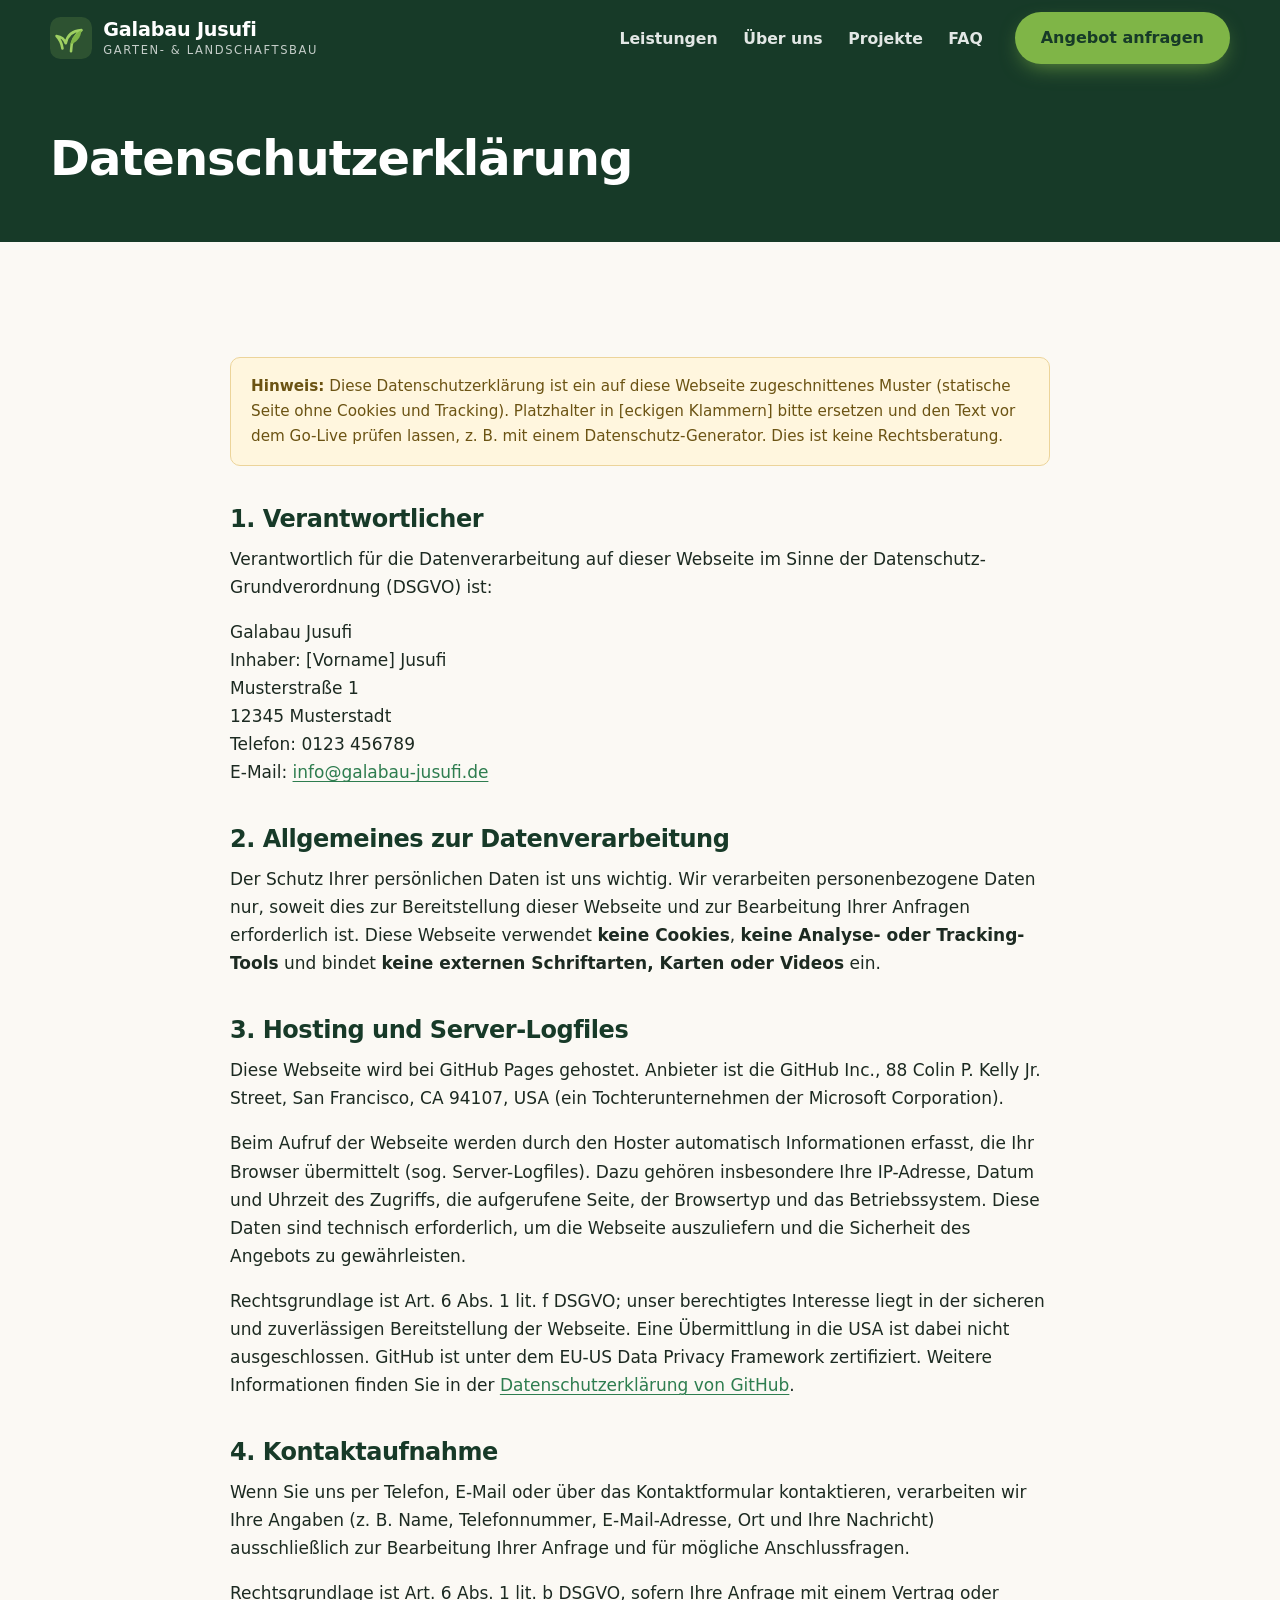
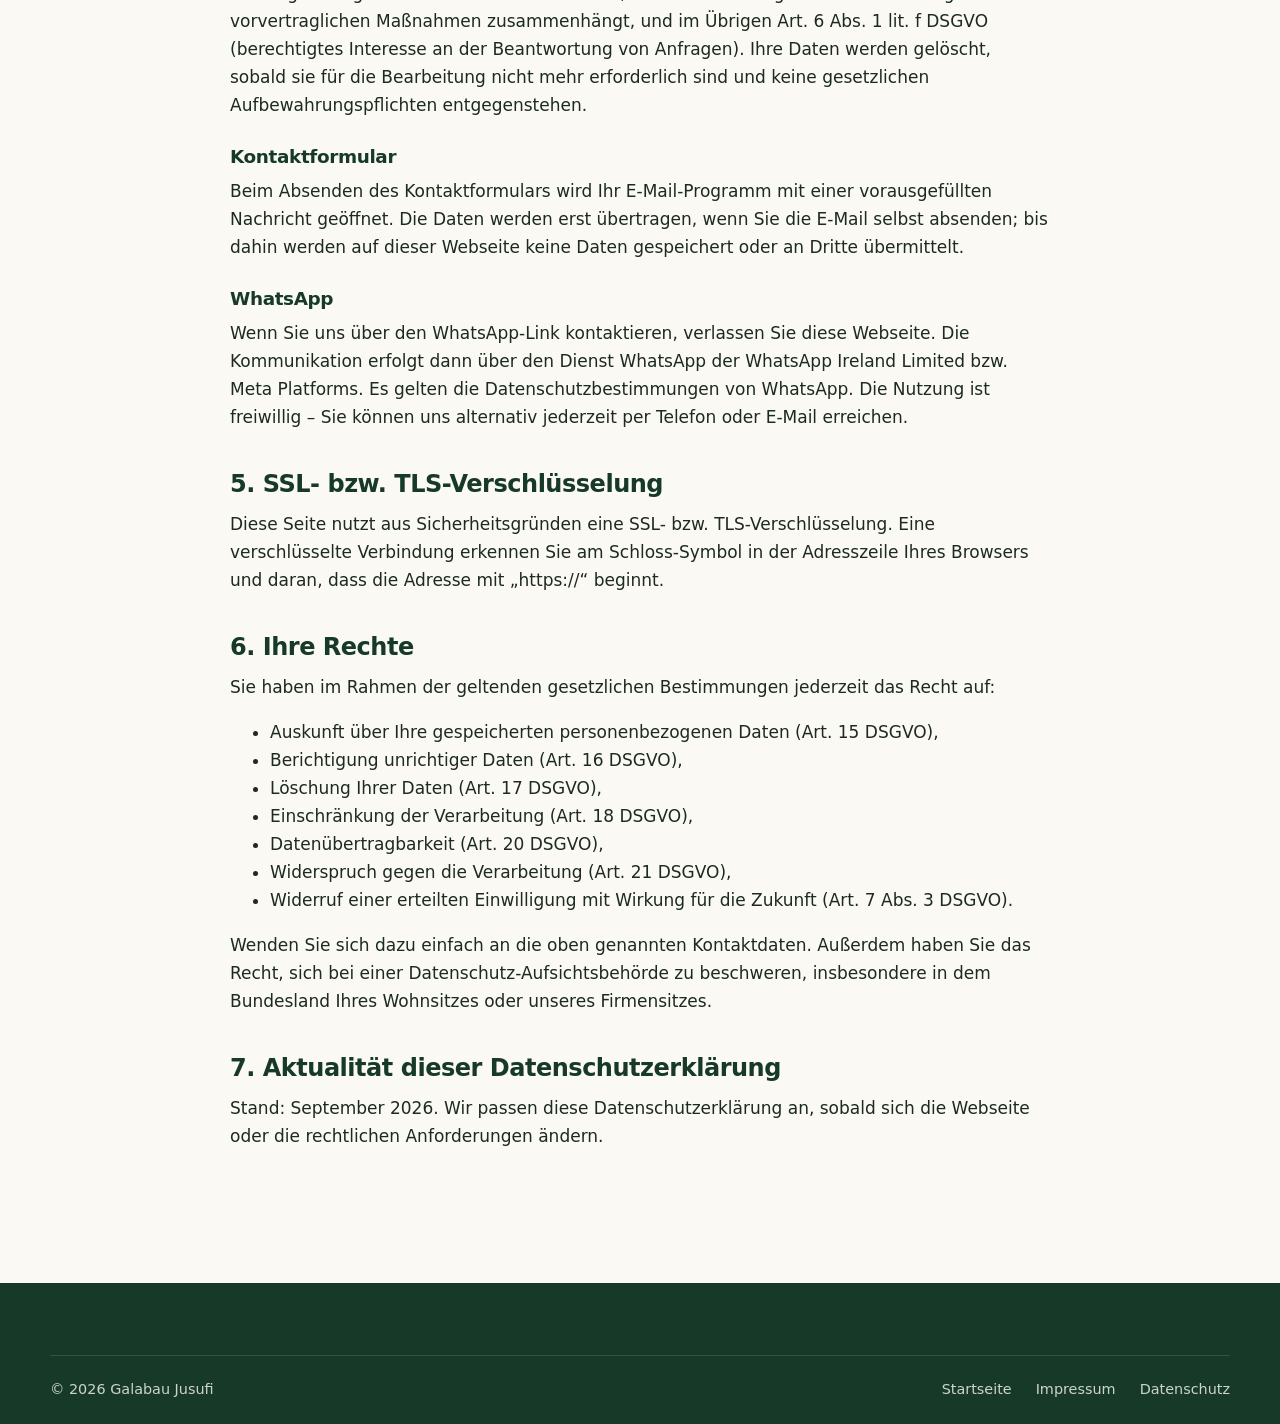
==== datenschutz.html @ 800bf707 "Erste Version der Webseite Galabau Jusufi Responsive One-Pager mit Leistungen, Über uns, Ablauf, Pro" ====
<!doctype html>
<html lang="de" class="no-js">
<head>
  <meta charset="utf-8">
  <meta name="viewport" content="width=device-width, initial-scale=1, viewport-fit=cover">
  <title>Datenschutzerklärung – Galabau Jusufi</title>
  <meta name="robots" content="noindex, nofollow">
  <meta name="theme-color" content="#173a28">
  <link rel="icon" href="assets/icons/favicon.svg" type="image/svg+xml">
  <link rel="stylesheet" href="css/style.css">
  <script>document.documentElement.classList.remove('no-js');</script>
  <script src="js/main.js" defer></script>
</head>
<body>
  <a class="skip-link" href="#main">Zum Inhalt springen</a>

  <header class="site-header">
    <div class="container header-inner">
      <a class="brand" href="index.html" aria-label="Galabau Jusufi – zur Startseite">
        <svg class="brand-mark" viewBox="0 0 64 64" aria-hidden="true">
          <rect width="64" height="64" rx="16" fill="#9fd062" fill-opacity=".16"/>
          <path d="M32 52c0-14 4-24 16-32-14 1-22 9-24 20-2-6-7-10-14-11 5 5 8 11 9 19" fill="none" stroke="#9fd062" stroke-width="4" stroke-linecap="round" stroke-linejoin="round"/>
          <path d="M48 20c-1 12-8 19-17 21 2-10 8-17 17-21z" fill="#7fb547"/>
        </svg>
        <span class="brand-text"><span class="brand-name">Galabau Jusufi</span><span class="brand-sub">Garten- &amp; Landschaftsbau</span></span>
      </a>
      <button class="nav-toggle" type="button" aria-controls="site-nav" aria-expanded="false" aria-label="Menü öffnen"><span class="nav-toggle-bars"></span></button>
      <nav class="nav" id="site-nav" aria-label="Hauptnavigation">
        <ul class="nav-list">
          <li><a href="index.html#leistungen">Leistungen</a></li>
          <li><a href="index.html#ueber-uns">Über uns</a></li>
          <li><a href="index.html#projekte">Projekte</a></li>
          <li><a href="index.html#faq">FAQ</a></li>
        </ul>
        <a class="btn btn-primary" href="index.html#kontakt">Angebot anfragen</a>
      </nav>
    </div>
  </header>

  <main id="main">
    <section class="page-hero">
      <div class="container"><h1>Datenschutzerklärung</h1></div>
    </section>

    <section class="section">
      <div class="container legal">
        <p class="notice"><strong>Hinweis:</strong> Diese Datenschutzerklärung ist ein auf diese Webseite zugeschnittenes Muster (statische Seite ohne Cookies und Tracking). Platzhalter in [eckigen Klammern] bitte ersetzen und den Text vor dem Go-Live prüfen lassen, z.&nbsp;B. mit einem Datenschutz-Generator. Dies ist keine Rechtsberatung.</p>

        <h2>1. Verantwortlicher</h2>
        <p>Verantwortlich für die Datenverarbeitung auf dieser Webseite im Sinne der Datenschutz-Grundverordnung (DSGVO) ist:</p>
        <address>
          Galabau Jusufi<br>
          Inhaber: [Vorname] Jusufi<br>
          Musterstraße 1<br>
          12345 Musterstadt<br>
          Telefon: 0123 456789<br>
          E-Mail: <a href="mailto:info@galabau-jusufi.de">info@galabau-jusufi.de</a>
        </address>

        <h2>2. Allgemeines zur Datenverarbeitung</h2>
        <p>Der Schutz Ihrer persönlichen Daten ist uns wichtig. Wir verarbeiten personenbezogene Daten nur, soweit dies zur Bereitstellung dieser Webseite und zur Bearbeitung Ihrer Anfragen erforderlich ist. Diese Webseite verwendet <strong>keine Cookies</strong>, <strong>keine Analyse- oder Tracking-Tools</strong> und bindet <strong>keine externen Schriftarten, Karten oder Videos</strong> ein.</p>

        <h2>3. Hosting und Server-Logfiles</h2>
        <p>Diese Webseite wird bei GitHub Pages gehostet. Anbieter ist die GitHub Inc., 88 Colin P. Kelly Jr. Street, San Francisco, CA 94107, USA (ein Tochterunternehmen der Microsoft Corporation).</p>
        <p>Beim Aufruf der Webseite werden durch den Hoster automatisch Informationen erfasst, die Ihr Browser übermittelt (sog. Server-Logfiles). Dazu gehören insbesondere Ihre IP-Adresse, Datum und Uhrzeit des Zugriffs, die aufgerufene Seite, der Browsertyp und das Betriebssystem. Diese Daten sind technisch erforderlich, um die Webseite auszuliefern und die Sicherheit des Angebots zu gewährleisten.</p>
        <p>Rechtsgrundlage ist Art. 6 Abs. 1 lit. f DSGVO; unser berechtigtes Interesse liegt in der sicheren und zuverlässigen Bereitstellung der Webseite. Eine Übermittlung in die USA ist dabei nicht ausgeschlossen. GitHub ist unter dem EU-US Data Privacy Framework zertifiziert. Weitere Informationen finden Sie in der <a href="https://docs.github.com/de/site-policy/privacy-policies/github-general-privacy-statement" target="_blank" rel="noopener">Datenschutzerklärung von GitHub</a>.</p>

        <h2>4. Kontaktaufnahme</h2>
        <p>Wenn Sie uns per Telefon, E-Mail oder über das Kontaktformular kontaktieren, verarbeiten wir Ihre Angaben (z.&nbsp;B. Name, Telefonnummer, E-Mail-Adresse, Ort und Ihre Nachricht) ausschließlich zur Bearbeitung Ihrer Anfrage und für mögliche Anschlussfragen.</p>
        <p>Rechtsgrundlage ist Art. 6 Abs. 1 lit. b DSGVO, sofern Ihre Anfrage mit einem Vertrag oder vorvertraglichen Maßnahmen zusammenhängt, und im Übrigen Art. 6 Abs. 1 lit. f DSGVO (berechtigtes Interesse an der Beantwortung von Anfragen). Ihre Daten werden gelöscht, sobald sie für die Bearbeitung nicht mehr erforderlich sind und keine gesetzlichen Aufbewahrungspflichten entgegenstehen.</p>

        <h3>Kontaktformular</h3>
        <p>Beim Absenden des Kontaktformulars wird Ihr E-Mail-Programm mit einer vorausgefüllten Nachricht geöffnet. Die Daten werden erst übertragen, wenn Sie die E-Mail selbst absenden; bis dahin werden auf dieser Webseite keine Daten gespeichert oder an Dritte übermittelt.</p>
        <!--
          Falls der Formular-Dienst Web3Forms aktiviert wird (siehe js/main.js), diesen Absatz ergänzen:
          "Das Kontaktformular nutzt den Dienst Web3Forms. Ihre Eingaben werden an Web3Forms übermittelt und von dort per E-Mail an uns weitergeleitet. [Anbieterangaben, Sitz, Hinweis zur Drittlandübermittlung ergänzen]."
        -->

        <h3>WhatsApp</h3>
        <p>Wenn Sie uns über den WhatsApp-Link kontaktieren, verlassen Sie diese Webseite. Die Kommunikation erfolgt dann über den Dienst WhatsApp der WhatsApp Ireland Limited bzw. Meta Platforms. Es gelten die Datenschutzbestimmungen von WhatsApp. Die Nutzung ist freiwillig – Sie können uns alternativ jederzeit per Telefon oder E-Mail erreichen.</p>

        <h2>5. SSL- bzw. TLS-Verschlüsselung</h2>
        <p>Diese Seite nutzt aus Sicherheitsgründen eine SSL- bzw. TLS-Verschlüsselung. Eine verschlüsselte Verbindung erkennen Sie am Schloss-Symbol in der Adresszeile Ihres Browsers und daran, dass die Adresse mit „https://“ beginnt.</p>

        <h2>6. Ihre Rechte</h2>
        <p>Sie haben im Rahmen der geltenden gesetzlichen Bestimmungen jederzeit das Recht auf:</p>
        <ul>
          <li>Auskunft über Ihre gespeicherten personenbezogenen Daten (Art. 15 DSGVO),</li>
          <li>Berichtigung unrichtiger Daten (Art. 16 DSGVO),</li>
          <li>Löschung Ihrer Daten (Art. 17 DSGVO),</li>
          <li>Einschränkung der Verarbeitung (Art. 18 DSGVO),</li>
          <li>Datenübertragbarkeit (Art. 20 DSGVO),</li>
          <li>Widerspruch gegen die Verarbeitung (Art. 21 DSGVO),</li>
          <li>Widerruf einer erteilten Einwilligung mit Wirkung für die Zukunft (Art. 7 Abs. 3 DSGVO).</li>
        </ul>
        <p>Wenden Sie sich dazu einfach an die oben genannten Kontaktdaten. Außerdem haben Sie das Recht, sich bei einer Datenschutz-Aufsichtsbehörde zu beschweren, insbesondere in dem Bundesland Ihres Wohnsitzes oder unseres Firmensitzes.</p>

        <h2>7. Aktualität dieser Datenschutzerklärung</h2>
        <p>Stand: September 2026. Wir passen diese Datenschutzerklärung an, sobald sich die Webseite oder die rechtlichen Anforderungen ändern.</p>
      </div>
    </section>
  </main>

  <footer class="site-footer">
    <div class="container footer-bottom">
      <span>© <span data-year>2026</span> Galabau Jusufi</span>
      <ul>
        <li><a href="index.html">Startseite</a></li>
        <li><a href="impressum.html">Impressum</a></li>
        <li><a href="datenschutz.html" aria-current="page">Datenschutz</a></li>
      </ul>
    </div>
  </footer>
</body>
</html>
---- css/style.css ----
/* ==========================================================================
   Galabau Jusufi – Stylesheet
   ========================================================================== */

:root {
  --forest: #173a28;
  --forest-2: #1f4d35;
  --green: #2e7d4f;
  --leaf: #7fb547;
  --leaf-bright: #9fd062;
  --leaf-soft: #e3f0d3;
  --sand: #f3ede0;
  --cream: #fbf9f4;
  --earth: #a8703b;
  --text: #1c2a21;
  --muted: #5a6a5f;
  --line: #e2dccd;
  --white: #ffffff;

  --radius-sm: 10px;
  --radius: 18px;
  --radius-lg: 28px;
  --shadow: 0 10px 30px -12px rgba(23, 58, 40, .25);
  --shadow-lg: 0 30px 60px -20px rgba(23, 58, 40, .35);

  --container: 1180px;
  --header-h: 76px;

  --font: "Segoe UI Variable Text", "Segoe UI", system-ui, -apple-system, BlinkMacSystemFont, "Helvetica Neue", Arial, sans-serif;
  --font-display: "Segoe UI Variable Display", "Segoe UI", system-ui, -apple-system, BlinkMacSystemFont, "Helvetica Neue", Arial, sans-serif;
}

/* ---------- Basis ---------- */
*, *::before, *::after { box-sizing: border-box; }

html {
  scroll-behavior: smooth;
  scroll-padding-top: calc(var(--header-h) + 12px);
  -webkit-text-size-adjust: 100%;
}

body {
  margin: 0;
  font-family: var(--font);
  font-size: 1.0625rem;
  line-height: 1.65;
  color: var(--text);
  background: var(--cream);
  -webkit-font-smoothing: antialiased;
  overflow-x: hidden;
}

img, svg { display: block; max-width: 100%; height: auto; }
svg.ic { width: 24px; height: 24px; fill: none; stroke: currentColor; stroke-width: 2; stroke-linecap: round; stroke-linejoin: round; }

a { color: var(--green); text-decoration-thickness: 1px; text-underline-offset: 3px; }
a:hover { color: var(--forest); }

h1, h2, h3, h4 {
  font-family: var(--font-display);
  line-height: 1.12;
  letter-spacing: -0.02em;
  margin: 0 0 .5em;
  color: var(--forest);
}
h1 { font-size: clamp(2.3rem, 5.4vw, 4.1rem); font-weight: 800; }
h2 { font-size: clamp(1.9rem, 3.6vw, 2.8rem); font-weight: 800; }
h3 { font-size: 1.25rem; font-weight: 700; }
p { margin: 0 0 1em; }

:focus-visible { outline: 3px solid var(--leaf); outline-offset: 3px; border-radius: 6px; }

.container { width: min(100% - 2.5rem, var(--container)); margin-inline: auto; }

.skip-link {
  position: absolute; left: 1rem; top: -100px; z-index: 200;
  background: var(--forest); color: var(--white); padding: .6rem 1rem; border-radius: var(--radius-sm);
}
.skip-link:focus { top: 1rem; color: var(--white); }

.visually-hidden {
  position: absolute !important; width: 1px; height: 1px; padding: 0; margin: -1px;
  overflow: hidden; clip: rect(0 0 0 0); white-space: nowrap; border: 0;
}

/* ---------- Buttons ---------- */
.btn {
  display: inline-flex; align-items: center; justify-content: center; gap: .55rem;
  padding: .9rem 1.5rem; border-radius: 999px; border: 2px solid transparent;
  font: 600 1rem/1.2 var(--font); text-decoration: none; cursor: pointer;
  transition: transform .2s ease, background-color .2s ease, color .2s ease, box-shadow .2s ease, border-color .2s ease;
  white-space: nowrap;
}
.btn svg { width: 1.15em; height: 1.15em; flex-shrink: 0; }
.btn:hover { transform: translateY(-2px); }
.btn-primary { background: var(--leaf); color: var(--forest); box-shadow: 0 8px 22px -8px rgba(127, 181, 71, .8); }
.btn-primary:hover { background: var(--leaf-bright); color: var(--forest); }
.btn-dark { background: var(--forest); color: var(--white); }
.btn-dark:hover { background: var(--forest-2); color: var(--white); }
.btn-ghost { border-color: rgba(255, 255, 255, .35); color: var(--white); }
.btn-ghost:hover { border-color: var(--white); background: rgba(255, 255, 255, .08); color: var(--white); }
.btn-outline { border-color: var(--forest); color: var(--forest); }
.btn-outline:hover { background: var(--forest); color: var(--white); }

/* ---------- Header ---------- */
.site-header {
  position: fixed; inset: 0 0 auto; z-index: 100; height: var(--header-h);
  display: flex; align-items: center;
  transition: background-color .3s ease, box-shadow .3s ease, height .3s ease;
}
.site-header.is-scrolled,
.site-header.is-solid {
  background: rgba(251, 249, 244, .92);
  -webkit-backdrop-filter: saturate(160%) blur(12px);
  backdrop-filter: saturate(160%) blur(12px);
  box-shadow: 0 1px 0 var(--line);
}
.header-inner { display: flex; align-items: center; justify-content: space-between; gap: 1.5rem; }

.brand { display: inline-flex; align-items: center; gap: .7rem; text-decoration: none; color: var(--white); }
.brand-mark { width: 42px; height: 42px; flex-shrink: 0; }
.brand-text { display: flex; flex-direction: column; line-height: 1.05; }
.brand-name { font: 800 1.2rem/1 var(--font-display); letter-spacing: -.01em; }
.brand-sub { font-size: .72rem; letter-spacing: .14em; text-transform: uppercase; opacity: .75; margin-top: .25rem; }
.site-header.is-scrolled .brand,
.site-header.is-solid .brand { color: var(--forest); }

.nav { display: flex; align-items: center; gap: 2rem; }
.nav-list { display: flex; gap: 1.6rem; list-style: none; margin: 0; padding: 0; }
.nav-list a {
  color: rgba(255, 255, 255, .88); text-decoration: none; font-weight: 600; font-size: .98rem;
  position: relative; padding: .3rem 0;
}
.nav-list a::after {
  content: ""; position: absolute; left: 0; right: 0; bottom: -2px; height: 2px;
  background: var(--leaf); transform: scaleX(0); transform-origin: left; transition: transform .25s ease;
}
.nav-list a:hover::after, .nav-list a.is-active::after { transform: scaleX(1); }
.nav-list a:hover { color: var(--white); }
.site-header.is-scrolled .nav-list a,
.site-header.is-solid .nav-list a { color: var(--text); }

.nav-toggle {
  display: none; width: 46px; height: 46px; border-radius: 12px; border: 0; cursor: pointer;
  background: rgba(255, 255, 255, .12); color: var(--white); align-items: center; justify-content: center;
}
.site-header.is-scrolled .nav-toggle,
.site-header.is-solid .nav-toggle { background: var(--sand); color: var(--forest); }
.nav-toggle-bars, .nav-toggle-bars::before, .nav-toggle-bars::after {
  display: block; width: 22px; height: 2px; background: currentColor; border-radius: 2px;
  position: relative; transition: transform .3s ease, background-color .3s ease;
}
.nav-toggle-bars::before, .nav-toggle-bars::after { content: ""; position: absolute; left: 0; }
.nav-toggle-bars::before { top: -7px; }
.nav-toggle-bars::after { top: 7px; }
.nav-open .nav-toggle-bars { background: transparent; }
.nav-open .nav-toggle-bars::before { transform: translateY(7px) rotate(45deg); }
.nav-open .nav-toggle-bars::after { transform: translateY(-7px) rotate(-45deg); }

/* ---------- Hero ---------- */
.hero {
  position: relative; overflow: hidden; color: var(--white);
  background:
    radial-gradient(1200px 600px at 85% -10%, rgba(159, 208, 98, .22), transparent 60%),
    radial-gradient(900px 500px at -10% 110%, rgba(46, 125, 79, .55), transparent 60%),
    var(--forest);
  padding: calc(var(--header-h) + clamp(3rem, 8vw, 6rem)) 0 clamp(7rem, 14vw, 11rem);
}
.hero-grid { display: grid; grid-template-columns: 1.1fr .9fr; gap: clamp(2rem, 5vw, 4.5rem); align-items: center; position: relative; z-index: 2; }
.hero h1 { color: var(--white); }
.hero h1 em { font-style: normal; color: var(--leaf-bright); }
.eyebrow {
  display: inline-flex; align-items: center; gap: .5rem; font-size: .8rem; font-weight: 700;
  letter-spacing: .14em; text-transform: uppercase; color: var(--green); margin-bottom: 1rem;
}
.eyebrow::before { content: ""; width: 26px; height: 2px; background: currentColor; border-radius: 2px; }
.hero .eyebrow { color: var(--leaf-bright); }
.hero-lead { font-size: clamp(1.08rem, 1.6vw, 1.25rem); color: rgba(255, 255, 255, .82); max-width: 36rem; margin-bottom: 2rem; }
.hero-actions { display: flex; flex-wrap: wrap; gap: .9rem; margin-bottom: 2.5rem; }
.hero-trust { display: flex; flex-wrap: wrap; gap: .6rem 1.6rem; list-style: none; margin: 0; padding: 0; }
.hero-trust li { display: flex; align-items: center; gap: .5rem; font-size: .95rem; color: rgba(255, 255, 255, .85); }
.hero-trust svg { width: 20px; height: 20px; color: var(--leaf-bright); flex-shrink: 0; }

.hero-visual { position: relative; }
.hero-art {
  border-radius: var(--radius-lg); overflow: hidden; box-shadow: var(--shadow-lg);
  aspect-ratio: 4 / 4.4; background: #cfe7b0; transform: rotate(1.5deg);
}
.hero-art svg, .hero-art img { width: 100%; height: 100%; object-fit: cover; }
.hero-badge {
  position: absolute; left: -1.5rem; bottom: 2rem; background: var(--white); color: var(--text);
  border-radius: var(--radius); padding: 1rem 1.2rem; box-shadow: var(--shadow-lg);
  display: flex; align-items: center; gap: .85rem; max-width: 260px;
}
.hero-badge-icon {
  width: 46px; height: 46px; border-radius: 12px; background: var(--leaf-soft); color: var(--green);
  display: grid; place-items: center; flex-shrink: 0;
}
.hero-badge-icon svg { width: 24px; height: 24px; }
.hero-badge strong { display: block; font-size: 1rem; color: var(--forest); line-height: 1.2; }
.hero-badge span { font-size: .85rem; color: var(--muted); }

.hero-hills { position: absolute; left: 0; right: 0; bottom: -1px; z-index: 1; width: 100%; height: clamp(50px, 8vw, 120px); }

.hero-copy > * { animation: fade-up .9s cubic-bezier(.2, .7, .2, 1) both; }
.hero-copy > *:nth-child(2) { animation-delay: .08s; }
.hero-copy > *:nth-child(3) { animation-delay: .16s; }
.hero-copy > *:nth-child(4) { animation-delay: .24s; }
.hero-copy > *:nth-child(5) { animation-delay: .32s; }
.hero-visual { animation: fade-up 1s .25s cubic-bezier(.2, .7, .2, 1) both; }
@keyframes fade-up { from { opacity: 0; transform: translateY(24px); } to { opacity: 1; transform: none; } }

/* ---------- Sektionen ---------- */
.section { --section-bg: var(--cream); padding: clamp(4.5rem, 9vw, 7.5rem) 0; position: relative; background: var(--section-bg); }
.section-sand { --section-bg: var(--sand); }
.section-head { max-width: 680px; margin-bottom: clamp(2.5rem, 5vw, 4rem); }
.section-head.center { text-align: center; margin-inline: auto; }
.section-head.center .eyebrow { justify-content: center; }
.section-head p { color: var(--muted); font-size: 1.12rem; }

/* ---------- Leistungen ---------- */
.services-grid { display: grid; grid-template-columns: repeat(4, 1fr); gap: 1.25rem; }
.service-card {
  background: var(--white); border: 1px solid var(--line); border-radius: var(--radius);
  padding: 1.75rem 1.5rem; position: relative; overflow: hidden;
  transition: transform .3s ease, box-shadow .3s ease, border-color .3s ease;
}
.service-card::after {
  content: ""; position: absolute; right: -40px; bottom: -40px; width: 120px; height: 120px; border-radius: 50%;
  background: var(--leaf-soft); opacity: 0; transition: opacity .3s ease, transform .4s ease; transform: scale(.6);
}
.service-card:hover { transform: translateY(-6px); box-shadow: var(--shadow); border-color: transparent; }
.service-card:hover::after { opacity: 1; transform: scale(1); }
.service-icon {
  width: 56px; height: 56px; border-radius: 16px; background: var(--leaf-soft); color: var(--green);
  display: grid; place-items: center; margin-bottom: 1.25rem; position: relative; z-index: 1;
  transition: background-color .3s ease, color .3s ease;
}
.service-card:hover .service-icon { background: var(--forest); color: var(--leaf-bright); }
.service-icon svg { width: 28px; height: 28px; }
.service-card h3, .service-card p { position: relative; z-index: 1; }
.service-card p { color: var(--muted); font-size: .98rem; margin: 0; }

/* ---------- Über uns ---------- */
.about-grid { display: grid; grid-template-columns: 1fr 1fr; gap: clamp(2.5rem, 6vw, 5rem); align-items: center; }
.about-visual { position: relative; }
.about-art { border-radius: var(--radius-lg); overflow: hidden; box-shadow: var(--shadow); aspect-ratio: 5 / 4.6; }
.about-art svg, .about-art img { width: 100%; height: 100%; object-fit: cover; }
.about-quote {
  position: absolute; right: -1rem; bottom: -2rem; max-width: 300px; background: var(--forest); color: var(--white);
  padding: 1.4rem 1.5rem; border-radius: var(--radius); box-shadow: var(--shadow-lg); font-size: 1rem; line-height: 1.5;
}
.about-quote::before { content: "\201E"; display: block; font: 800 3rem/0.6 Georgia, serif; color: var(--leaf-bright); margin-bottom: .4rem; }
.about-quote cite { display: block; font-style: normal; font-size: .85rem; color: rgba(255, 255, 255, .7); margin-top: .6rem; }

.values { display: grid; grid-template-columns: 1fr 1fr; gap: 1.25rem 1.5rem; list-style: none; padding: 0; margin: 2rem 0 0; }
.values li { display: flex; gap: .9rem; }
.values-icon {
  width: 42px; height: 42px; border-radius: 12px; background: var(--forest); color: var(--leaf-bright);
  display: grid; place-items: center; flex-shrink: 0;
}
.values-icon svg { width: 22px; height: 22px; }
.values strong { display: block; color: var(--forest); margin-bottom: .1rem; }
.values span { font-size: .95rem; color: var(--muted); line-height: 1.45; display: block; }

/* ---------- Ablauf ---------- */
.steps { display: grid; grid-template-columns: repeat(4, 1fr); gap: 1.25rem; list-style: none; padding: 0; margin: 0; counter-reset: step; position: relative; }
.steps::before {
  content: ""; position: absolute; top: 32px; left: 12%; right: 12%; height: 2px;
  background: repeating-linear-gradient(90deg, var(--leaf) 0 10px, transparent 10px 20px); z-index: 0;
}
.step { text-align: center; position: relative; z-index: 1; padding: 0 .5rem; }
.step-num {
  counter-increment: step; width: 64px; height: 64px; border-radius: 50%; margin: 0 auto 1.25rem;
  background: var(--forest); color: var(--leaf-bright); display: grid; place-items: center;
  font: 800 1.35rem/1 var(--font-display); box-shadow: 0 0 0 8px var(--section-bg);
}
.step-num::before { content: counter(step, decimal-leading-zero); }
.step p { color: var(--muted); font-size: .98rem; margin: 0; }

/* ---------- Projekte ---------- */
.gallery { display: grid; grid-template-columns: repeat(6, 1fr); grid-auto-rows: 220px; gap: 1rem; }
.gallery-item {
  position: relative; border-radius: var(--radius); overflow: hidden; margin: 0; background: var(--leaf-soft);
  grid-column: span 2; cursor: pointer; border: 0; padding: 0; text-align: left; font: inherit; color: inherit;
}
.gallery-item.is-wide { grid-column: span 4; }
.gallery-item.is-tall { grid-row: span 2; }
.gallery-item svg, .gallery-item img { width: 100%; height: 100%; object-fit: cover; transition: transform .6s ease; }
.gallery-item:hover svg, .gallery-item:hover img { transform: scale(1.05); }
.gallery-caption {
  position: absolute; inset: auto 0 0 0; padding: 2.5rem 1.25rem 1rem; color: var(--white);
  background: linear-gradient(transparent, rgba(15, 38, 26, .82));
}
.gallery-caption strong { display: block; font-size: 1.05rem; line-height: 1.25; }
.gallery-caption span { font-size: .85rem; opacity: .85; }
.gallery-note { text-align: center; color: var(--muted); font-size: .95rem; margin-top: 1.5rem; }

/* ---------- CTA-Band ---------- */
.cta-band {
  background: var(--forest); color: var(--white); border-radius: var(--radius-lg);
  padding: clamp(2.5rem, 5vw, 4rem); display: grid; grid-template-columns: 1fr auto; gap: 2rem; align-items: center;
  position: relative; overflow: hidden; margin-top: clamp(3rem, 6vw, 5rem);
}
.cta-band::before {
  content: ""; position: absolute; width: 420px; height: 420px; right: -120px; top: -200px; border-radius: 50%;
  background: radial-gradient(circle, rgba(159, 208, 98, .35), transparent 70%);
}
.cta-band h2 { color: var(--white); margin-bottom: .35em; }
.cta-band p { color: rgba(255, 255, 255, .8); margin: 0; font-size: 1.1rem; }
.cta-band .cta-actions { display: flex; flex-wrap: wrap; gap: .8rem; position: relative; }

/* ---------- Einsatzgebiet ---------- */
.area-grid { display: grid; grid-template-columns: 1fr 1fr; gap: clamp(2rem, 5vw, 4rem); align-items: center; }
.area-tags { display: flex; flex-wrap: wrap; gap: .6rem; list-style: none; padding: 0; margin: 1.5rem 0 0; }
.area-tags li {
  background: var(--white); border: 1px solid var(--line); border-radius: 999px; padding: .45rem 1rem;
  font-weight: 600; font-size: .95rem; color: var(--forest);
}
.area-map { border-radius: var(--radius-lg); overflow: hidden; background: var(--white); border: 1px solid var(--line); box-shadow: var(--shadow); }

/* ---------- FAQ ---------- */
.faq { max-width: 820px; margin: 0 auto; display: grid; gap: .9rem; }
.faq details {
  background: var(--white); border: 1px solid var(--line); border-radius: var(--radius);
  transition: box-shadow .3s ease, border-color .3s ease;
}
.faq details[open] { box-shadow: var(--shadow); border-color: transparent; }
.faq summary {
  list-style: none; cursor: pointer; padding: 1.2rem 1.5rem; font-weight: 700; color: var(--forest);
  display: flex; justify-content: space-between; align-items: center; gap: 1rem; font-size: 1.05rem;
}
.faq summary::-webkit-details-marker { display: none; }
.faq summary::after {
  content: ""; width: 30px; height: 30px; border-radius: 50%; flex-shrink: 0;
  background: var(--leaf-soft) url("data:image/svg+xml,%3Csvg xmlns='http://www.w3.org/2000/svg' viewBox='0 0 24 24' fill='none' stroke='%232e7d4f' stroke-width='2.5' stroke-linecap='round'%3E%3Cpath d='M12 5v14M5 12h14'/%3E%3C/svg%3E") center / 16px no-repeat;
  transition: transform .3s ease;
}
.faq details[open] summary::after { transform: rotate(45deg); }
.faq-body { padding: 0 1.5rem 1.3rem; color: var(--muted); }
.faq-body p:last-child { margin: 0; }

/* ---------- Kontakt ---------- */
.contact-grid { display: grid; grid-template-columns: .85fr 1.15fr; gap: clamp(2rem, 5vw, 4rem); align-items: start; }
.contact-list { list-style: none; padding: 0; margin: 2rem 0; display: grid; gap: 1rem; }
.contact-list li { display: flex; gap: 1rem; align-items: flex-start; }
.contact-icon {
  width: 48px; height: 48px; border-radius: 14px; background: var(--forest); color: var(--leaf-bright);
  display: grid; place-items: center; flex-shrink: 0;
}
.contact-icon svg { width: 22px; height: 22px; }
.contact-list small { display: block; color: var(--muted); font-size: .85rem; }
.contact-list a, .contact-list address { font-style: normal; font-weight: 600; color: var(--forest); text-decoration: none; font-size: 1.05rem; }
.contact-list a:hover { color: var(--green); text-decoration: underline; }
.hours { background: var(--white); border: 1px solid var(--line); border-radius: var(--radius); padding: 1.25rem 1.5rem; }
.hours h3 { font-size: 1.05rem; margin-bottom: .6rem; }
.hours dl { display: grid; grid-template-columns: auto 1fr; gap: .3rem 1.5rem; margin: 0; font-size: .98rem; }
.hours dt { color: var(--muted); }
.hours dd { margin: 0; font-weight: 600; text-align: right; }

.form-card { background: var(--white); border-radius: var(--radius-lg); padding: clamp(1.5rem, 4vw, 2.75rem); box-shadow: var(--shadow-lg); }
.form-card h3 { font-size: 1.5rem; margin-bottom: .3rem; }
.form-card > p { color: var(--muted); margin-bottom: 1.5rem; }
.form-grid { display: grid; grid-template-columns: 1fr 1fr; gap: 1rem; }
.field { display: flex; flex-direction: column; gap: .4rem; }
.field.full { grid-column: 1 / -1; }
.field label { font-weight: 600; font-size: .92rem; color: var(--forest); }
.field label .opt { font-weight: 400; color: var(--muted); }
.field input, .field select, .field textarea {
  width: 100%; font: inherit; font-size: 1rem; color: var(--text); background: var(--cream);
  border: 1.5px solid var(--line); border-radius: 12px; padding: .8rem 1rem;
  transition: border-color .2s ease, box-shadow .2s ease, background-color .2s ease;
}
.field textarea { min-height: 140px; resize: vertical; }
.field select {
  appearance: none; -webkit-appearance: none; padding-right: 2.5rem;
  background: var(--cream) url("data:image/svg+xml,%3Csvg xmlns='http://www.w3.org/2000/svg' viewBox='0 0 24 24' fill='none' stroke='%23173a28' stroke-width='2' stroke-linecap='round' stroke-linejoin='round'%3E%3Cpath d='m6 9 6 6 6-6'/%3E%3C/svg%3E") right .9rem center / 18px no-repeat;
}
.field input:focus, .field select:focus, .field textarea:focus {
  outline: none; border-color: var(--leaf); background-color: var(--white); box-shadow: 0 0 0 4px rgba(127, 181, 71, .2);
}
.field input:user-invalid, .field textarea:user-invalid { border-color: #c0492f; }
.checkbox { display: flex; gap: .7rem; align-items: flex-start; font-size: .92rem; color: var(--muted); grid-column: 1 / -1; }
.checkbox input { width: 20px; height: 20px; margin-top: .2rem; accent-color: var(--green); flex-shrink: 0; }
.form-footer { display: flex; flex-wrap: wrap; align-items: center; gap: 1rem; margin-top: 1.5rem; }
.form-status { font-size: .95rem; font-weight: 600; margin: 0; }
.form-status.is-success { color: var(--green); }
.form-status.is-error { color: #b23b22; }
.hp-field { position: absolute; left: -9999px; }

/* ---------- Footer ---------- */
.site-footer { background: var(--forest); color: rgba(255, 255, 255, .78); padding: 4.5rem 0 0; }
.footer-grid { display: grid; grid-template-columns: 1.4fr 1fr 1fr 1fr; gap: 2.5rem; padding-bottom: 3rem; }
.site-footer .brand { color: var(--white); margin-bottom: 1rem; }
.site-footer h4 { color: var(--white); font-size: 1rem; margin-bottom: 1rem; letter-spacing: 0; }
.site-footer ul { list-style: none; margin: 0; padding: 0; display: grid; gap: .55rem; }
.site-footer a { color: rgba(255, 255, 255, .78); text-decoration: none; }
.site-footer a:hover { color: var(--leaf-bright); }
.footer-bottom {
  border-top: 1px solid rgba(255, 255, 255, .12); padding: 1.4rem 0; font-size: .9rem;
  display: flex; flex-wrap: wrap; justify-content: space-between; gap: .8rem;
}
.footer-bottom ul { display: flex; gap: 1.5rem; }

/* ---------- Lightbox ---------- */
.lightbox {
  border: 0; padding: 0; background: transparent; max-width: min(92vw, 1100px); width: 100%;
  overflow: visible;
}
.lightbox::backdrop { background: rgba(10, 28, 18, .86); -webkit-backdrop-filter: blur(4px); backdrop-filter: blur(4px); }
.lightbox figure { margin: 0; }
.lightbox img { width: 100%; max-height: 80vh; object-fit: contain; border-radius: var(--radius); background: var(--leaf-soft); }
.lightbox figcaption { color: var(--white); text-align: center; margin-top: .9rem; font-weight: 600; }
.lightbox-close {
  position: absolute; top: -3.2rem; right: 0; width: 44px; height: 44px; border-radius: 50%; border: 0; cursor: pointer;
  background: var(--white); color: var(--forest); display: grid; place-items: center;
}
.lightbox-close svg { width: 22px; height: 22px; }

/* ---------- Mobile Aktionsleiste ---------- */
.mobile-bar { display: none; }

/* ---------- Unterseiten (Impressum, Datenschutz, 404) ---------- */
.page-hero { background: var(--forest); color: var(--white); padding: calc(var(--header-h) + 3.5rem) 0 3.5rem; }
.page-hero h1 { color: var(--white); font-size: clamp(2rem, 4.5vw, 3rem); margin: 0; }
.legal { max-width: 820px; }
.legal h2 { font-size: 1.5rem; margin-top: 2.5rem; }
.legal h3 { font-size: 1.15rem; margin-top: 1.75rem; }
.legal address { font-style: normal; }
.notice {
  background: #fff6de; border: 1px solid #ecd49a; color: #6b5313; border-radius: var(--radius-sm);
  padding: 1rem 1.25rem; font-size: .95rem; margin-bottom: 2rem;
}
.error-page { min-height: 70vh; display: grid; place-items: center; text-align: center; padding: calc(var(--header-h) + 3rem) 0 3rem; }
.error-page .big { font: 800 clamp(5rem, 18vw, 10rem)/1 var(--font-display); color: var(--leaf); letter-spacing: -.04em; }

/* ---------- Scroll-Animationen ---------- */
.reveal { opacity: 0; transform: translateY(28px); transition: opacity .8s ease, transform .8s cubic-bezier(.2, .7, .2, 1); }
.reveal.is-visible { opacity: 1; transform: none; }
.reveal-delay-1 { transition-delay: .1s; }
.reveal-delay-2 { transition-delay: .2s; }
.reveal-delay-3 { transition-delay: .3s; }
.no-js .reveal { opacity: 1; transform: none; }

/* ---------- Responsive ---------- */
@media (max-width: 1080px) {
  .services-grid { grid-template-columns: repeat(2, 1fr); }
  .footer-grid { grid-template-columns: 1fr 1fr; }
}

@media (max-width: 920px) {
  :root { --header-h: 68px; }

  .nav-toggle { display: inline-flex; }
  .nav {
    position: fixed; inset: var(--header-h) 0 0 0; background: var(--cream);
    flex-direction: column; align-items: stretch; justify-content: flex-start; gap: 1.5rem;
    padding: 1.5rem 1.25rem 2rem; overflow-y: auto;
    opacity: 0; visibility: hidden; transform: translateY(-12px);
    transition: opacity .3s ease, transform .3s ease, visibility .3s;
  }
  .nav-open .nav { opacity: 1; visibility: visible; transform: none; }
  .nav-open .site-header { background: var(--cream); box-shadow: 0 1px 0 var(--line); }
  .nav-open .site-header .brand { color: var(--forest); }
  .nav-open .site-header .nav-toggle { background: var(--sand); color: var(--forest); }
  .nav-list { flex-direction: column; gap: 0; }
  .nav-list a { display: block; color: var(--text) !important; font-size: 1.35rem; padding: 1rem 0; border-bottom: 1px solid var(--line); }
  .nav-list a::after { display: none; }
  .nav .btn { width: 100%; padding: 1rem; }
  body.nav-open { overflow: hidden; }

  .hero-grid, .about-grid, .area-grid, .contact-grid { grid-template-columns: 1fr; }
  .hero-visual { max-width: 460px; margin: 1rem auto 0; width: 100%; }
  .hero-badge { left: -.5rem; }
  .about-visual { order: -1; max-width: 560px; }
  .about-quote { right: .75rem; }

  .steps { grid-template-columns: repeat(2, 1fr); gap: 2.5rem 1.25rem; }
  .steps::before { display: none; }

  .gallery { grid-template-columns: repeat(2, 1fr); grid-auto-rows: 200px; }
  .gallery-item, .gallery-item.is-wide { grid-column: span 1; }
  .gallery-item.is-wide { grid-column: span 2; }
  .gallery-item.is-tall { grid-row: span 1; }

  .cta-band { grid-template-columns: 1fr; }

  .mobile-bar {
    display: grid; grid-template-columns: 1fr 1fr; gap: .6rem; position: fixed; left: 0; right: 0; bottom: 0; z-index: 90;
    padding: .65rem .8rem calc(.65rem + env(safe-area-inset-bottom));
    background: rgba(251, 249, 244, .95); -webkit-backdrop-filter: blur(10px); backdrop-filter: blur(10px);
    box-shadow: 0 -1px 0 var(--line); transform: translateY(110%); transition: transform .35s ease;
  }
  .mobile-bar.is-visible { transform: none; }
  .mobile-bar .btn { padding: .8rem 1rem; }
  .has-mobile-bar .site-footer { padding-bottom: 76px; }
}

@media (max-width: 600px) {
  body { font-size: 1rem; }
  .services-grid, .values, .form-grid { grid-template-columns: 1fr; }
  .hero-actions .btn { flex: 1 1 100%; }
  .hero-badge { position: relative; left: auto; bottom: auto; margin: -2.5rem auto 0; max-width: 88%; }
  .about-quote { position: relative; right: auto; bottom: auto; margin: -2.5rem 1rem 0 auto; max-width: 88%; }
  .steps { grid-template-columns: 1fr; }
  .gallery { grid-template-columns: 1fr; grid-auto-rows: 230px; }
  .gallery-item.is-wide { grid-column: span 1; }
  .footer-grid { grid-template-columns: 1fr; gap: 2rem; }
  .hours dd { text-align: left; }
  .brand-sub { display: none; }
}

@media (prefers-reduced-motion: reduce) {
  html { scroll-behavior: auto; }
  *, *::before, *::after { animation-duration: .01ms !important; transition-duration: .01ms !important; }
  .reveal { opacity: 1; transform: none; }
}

@media print {
  .site-header, .mobile-bar, .hero-hills, .form-card, .nav-toggle { display: none !important; }
  .hero, .page-hero, .site-footer { background: none; color: #000; }
  .hero h1, .page-hero h1 { color: #000; }
}
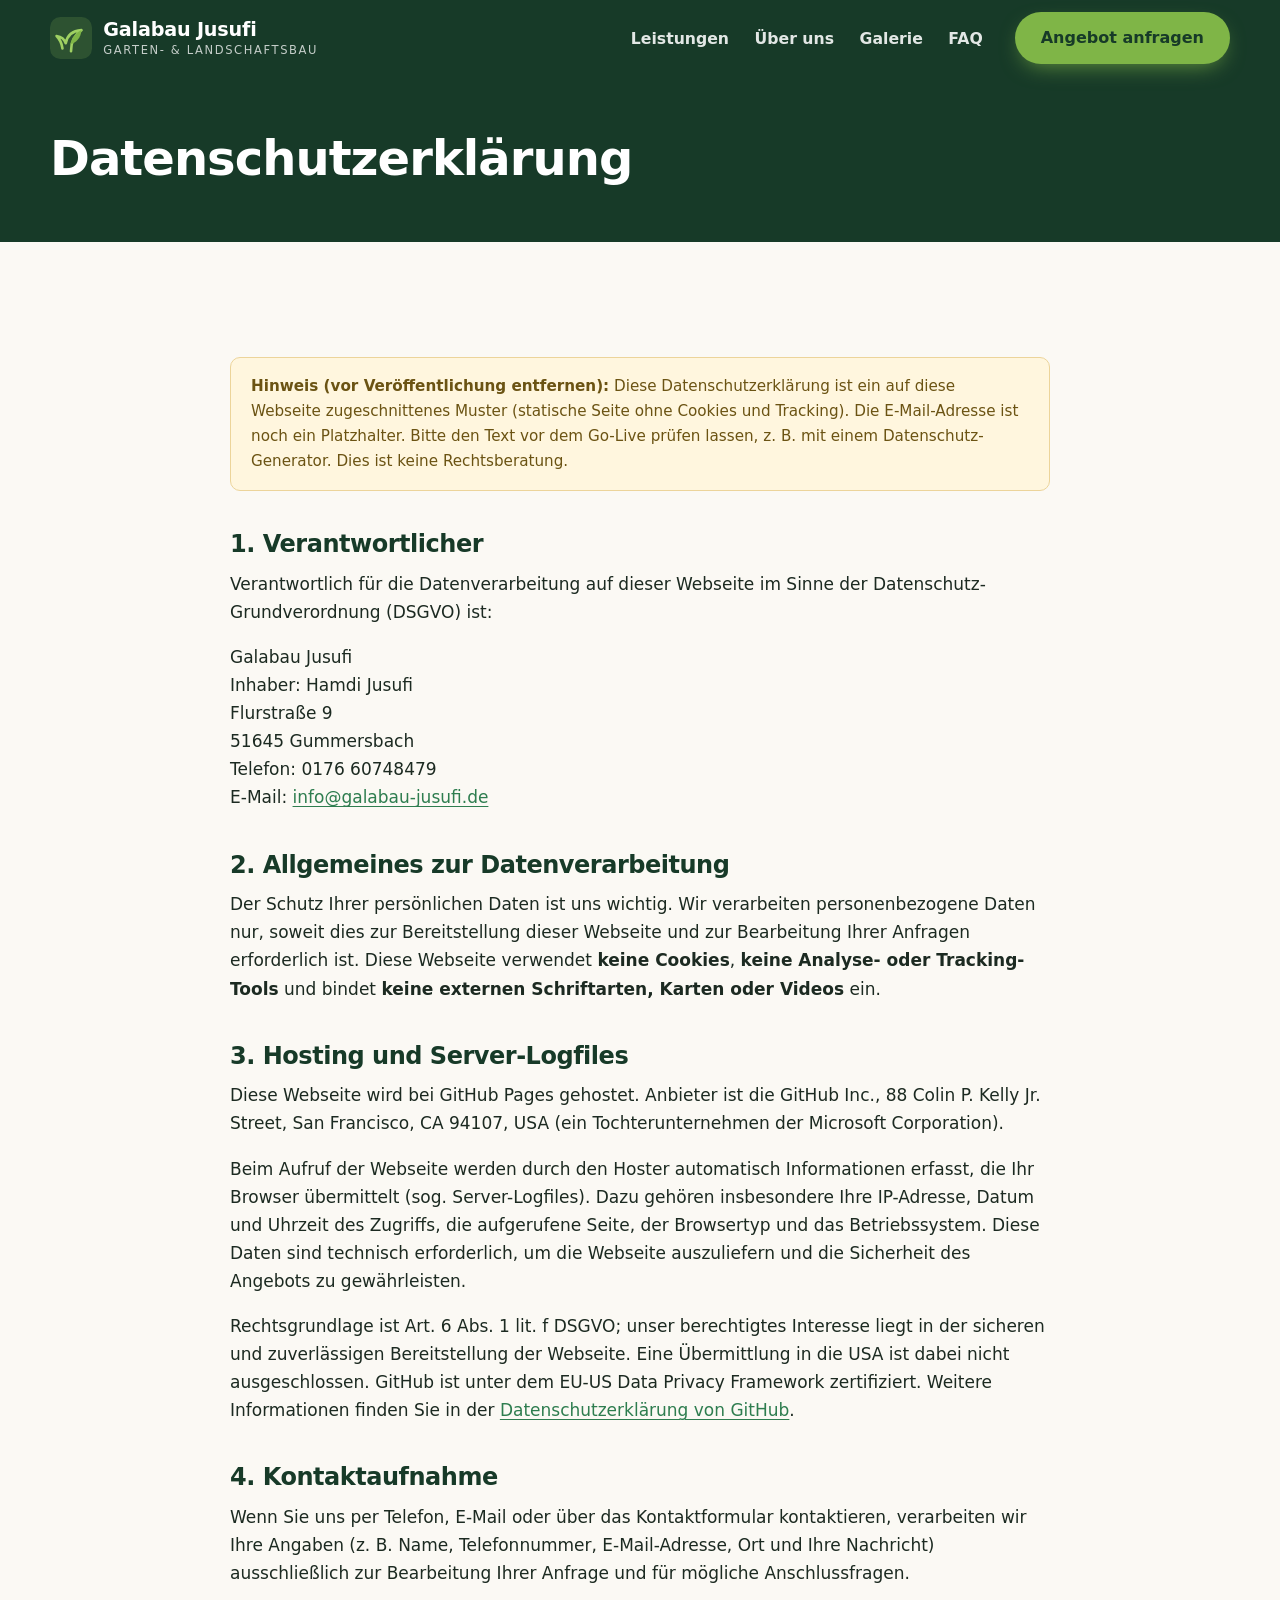
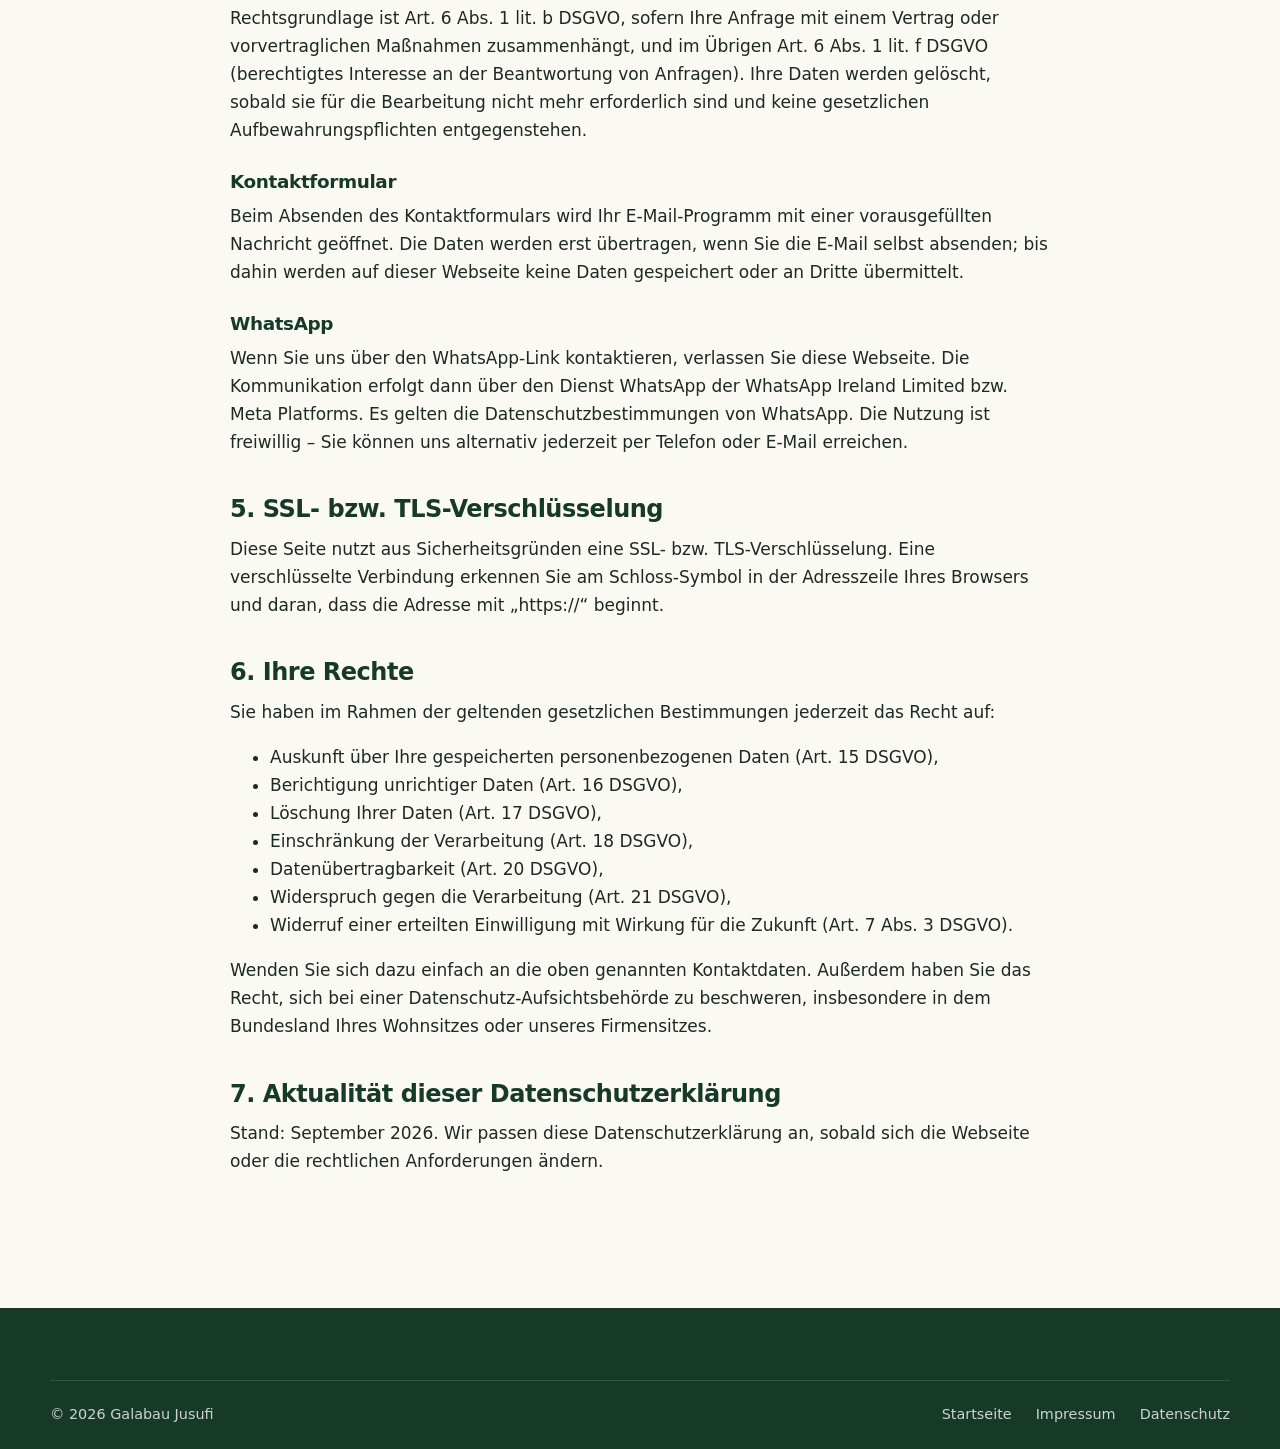
==== commit b8120f65: "Echte Firmendaten, neue Leistungen und Galerie mit Symbolbildern - Inhaber Hamdi Jusufi, Flurstraße " ====
--- a/datenschutz.html
+++ b/datenschutz.html
@@ -29,7 +29,7 @@
         <ul class="nav-list">
           <li><a href="index.html#leistungen">Leistungen</a></li>
           <li><a href="index.html#ueber-uns">Über uns</a></li>
-          <li><a href="index.html#projekte">Projekte</a></li>
+          <li><a href="index.html#galerie">Galerie</a></li>
           <li><a href="index.html#faq">FAQ</a></li>
         </ul>
         <a class="btn btn-primary" href="index.html#kontakt">Angebot anfragen</a>
@@ -44,16 +44,16 @@
 
     <section class="section">
       <div class="container legal">
-        <p class="notice"><strong>Hinweis:</strong> Diese Datenschutzerklärung ist ein auf diese Webseite zugeschnittenes Muster (statische Seite ohne Cookies und Tracking). Platzhalter in [eckigen Klammern] bitte ersetzen und den Text vor dem Go-Live prüfen lassen, z.&nbsp;B. mit einem Datenschutz-Generator. Dies ist keine Rechtsberatung.</p>
+        <p class="notice"><strong>Hinweis (vor Veröffentlichung entfernen):</strong> Diese Datenschutzerklärung ist ein auf diese Webseite zugeschnittenes Muster (statische Seite ohne Cookies und Tracking). Die E-Mail-Adresse ist noch ein Platzhalter. Bitte den Text vor dem Go-Live prüfen lassen, z.&nbsp;B. mit einem Datenschutz-Generator. Dies ist keine Rechtsberatung.</p>
 
         <h2>1. Verantwortlicher</h2>
         <p>Verantwortlich für die Datenverarbeitung auf dieser Webseite im Sinne der Datenschutz-Grundverordnung (DSGVO) ist:</p>
         <address>
           Galabau Jusufi<br>
-          Inhaber: [Vorname] Jusufi<br>
-          Musterstraße 1<br>
-          12345 Musterstadt<br>
-          Telefon: 0123 456789<br>
+          Inhaber: Hamdi Jusufi<br>
+          Flurstraße 9<br>
+          51645 Gummersbach<br>
+          Telefon: 0176 60748479<br>
           E-Mail: <a href="mailto:info@galabau-jusufi.de">info@galabau-jusufi.de</a>
         </address>
 
--- a/css/style.css
+++ b/css/style.css
@@ -106,15 +106,19 @@
 .site-header {
   position: fixed; inset: 0 0 auto; z-index: 100; height: var(--header-h);
   display: flex; align-items: center;
-  transition: background-color .3s ease, box-shadow .3s ease, height .3s ease;
-}
-.site-header.is-scrolled,
-.site-header.is-solid {
+}
+/* Hintergrund als Pseudo-Element: backdrop-filter direkt am Header würde
+   das fixierte Mobilmenü auf die Header-Höhe begrenzen. */
+.site-header::before {
+  content: ""; position: absolute; inset: 0; z-index: -1; pointer-events: none;
   background: rgba(251, 249, 244, .92);
   -webkit-backdrop-filter: saturate(160%) blur(12px);
   backdrop-filter: saturate(160%) blur(12px);
   box-shadow: 0 1px 0 var(--line);
-}
+  opacity: 0; transition: opacity .3s ease;
+}
+.site-header.is-scrolled::before,
+.site-header.is-solid::before { opacity: 1; }
 .header-inner { display: flex; align-items: center; justify-content: space-between; gap: 1.5rem; }
 
 .brand { display: inline-flex; align-items: center; gap: .7rem; text-decoration: none; color: var(--white); }
@@ -190,7 +194,7 @@
 .hero-badge {
   position: absolute; left: -1.5rem; bottom: 2rem; background: var(--white); color: var(--text);
   border-radius: var(--radius); padding: 1rem 1.2rem; box-shadow: var(--shadow-lg);
-  display: flex; align-items: center; gap: .85rem; max-width: 260px;
+  display: flex; align-items: center; gap: .85rem; max-width: 310px;
 }
 .hero-badge-icon {
   width: 46px; height: 46px; border-radius: 12px; background: var(--leaf-soft); color: var(--green);
@@ -219,7 +223,7 @@
 .section-head p { color: var(--muted); font-size: 1.12rem; }
 
 /* ---------- Leistungen ---------- */
-.services-grid { display: grid; grid-template-columns: repeat(4, 1fr); gap: 1.25rem; }
+.services-grid { display: grid; grid-template-columns: repeat(3, 1fr); gap: 1.25rem; }
 .service-card {
   background: var(--white); border: 1px solid var(--line); border-radius: var(--radius);
   padding: 1.75rem 1.5rem; position: relative; overflow: hidden;
@@ -317,6 +321,7 @@
   background: var(--white); border: 1px solid var(--line); border-radius: 999px; padding: .45rem 1rem;
   font-weight: 600; font-size: .95rem; color: var(--forest);
 }
+.area-tags li.is-extra { background: transparent; border-style: dashed; border-color: var(--leaf); color: var(--green); }
 .area-map { border-radius: var(--radius-lg); overflow: hidden; background: var(--white); border: 1px solid var(--line); box-shadow: var(--shadow); }
 
 /* ---------- FAQ ---------- */
@@ -444,7 +449,6 @@
 
 /* ---------- Responsive ---------- */
 @media (max-width: 1080px) {
-  .services-grid { grid-template-columns: repeat(2, 1fr); }
   .footer-grid { grid-template-columns: 1fr 1fr; }
 }
 
@@ -478,6 +482,9 @@
   .steps { grid-template-columns: repeat(2, 1fr); gap: 2.5rem 1.25rem; }
   .steps::before { display: none; }
 
+  .services-grid { grid-template-columns: repeat(2, 1fr); }
+  .service-card:last-child:nth-child(odd) { grid-column: 1 / -1; }
+
   .gallery { grid-template-columns: repeat(2, 1fr); grid-auto-rows: 200px; }
   .gallery-item, .gallery-item.is-wide { grid-column: span 1; }
   .gallery-item.is-wide { grid-column: span 2; }
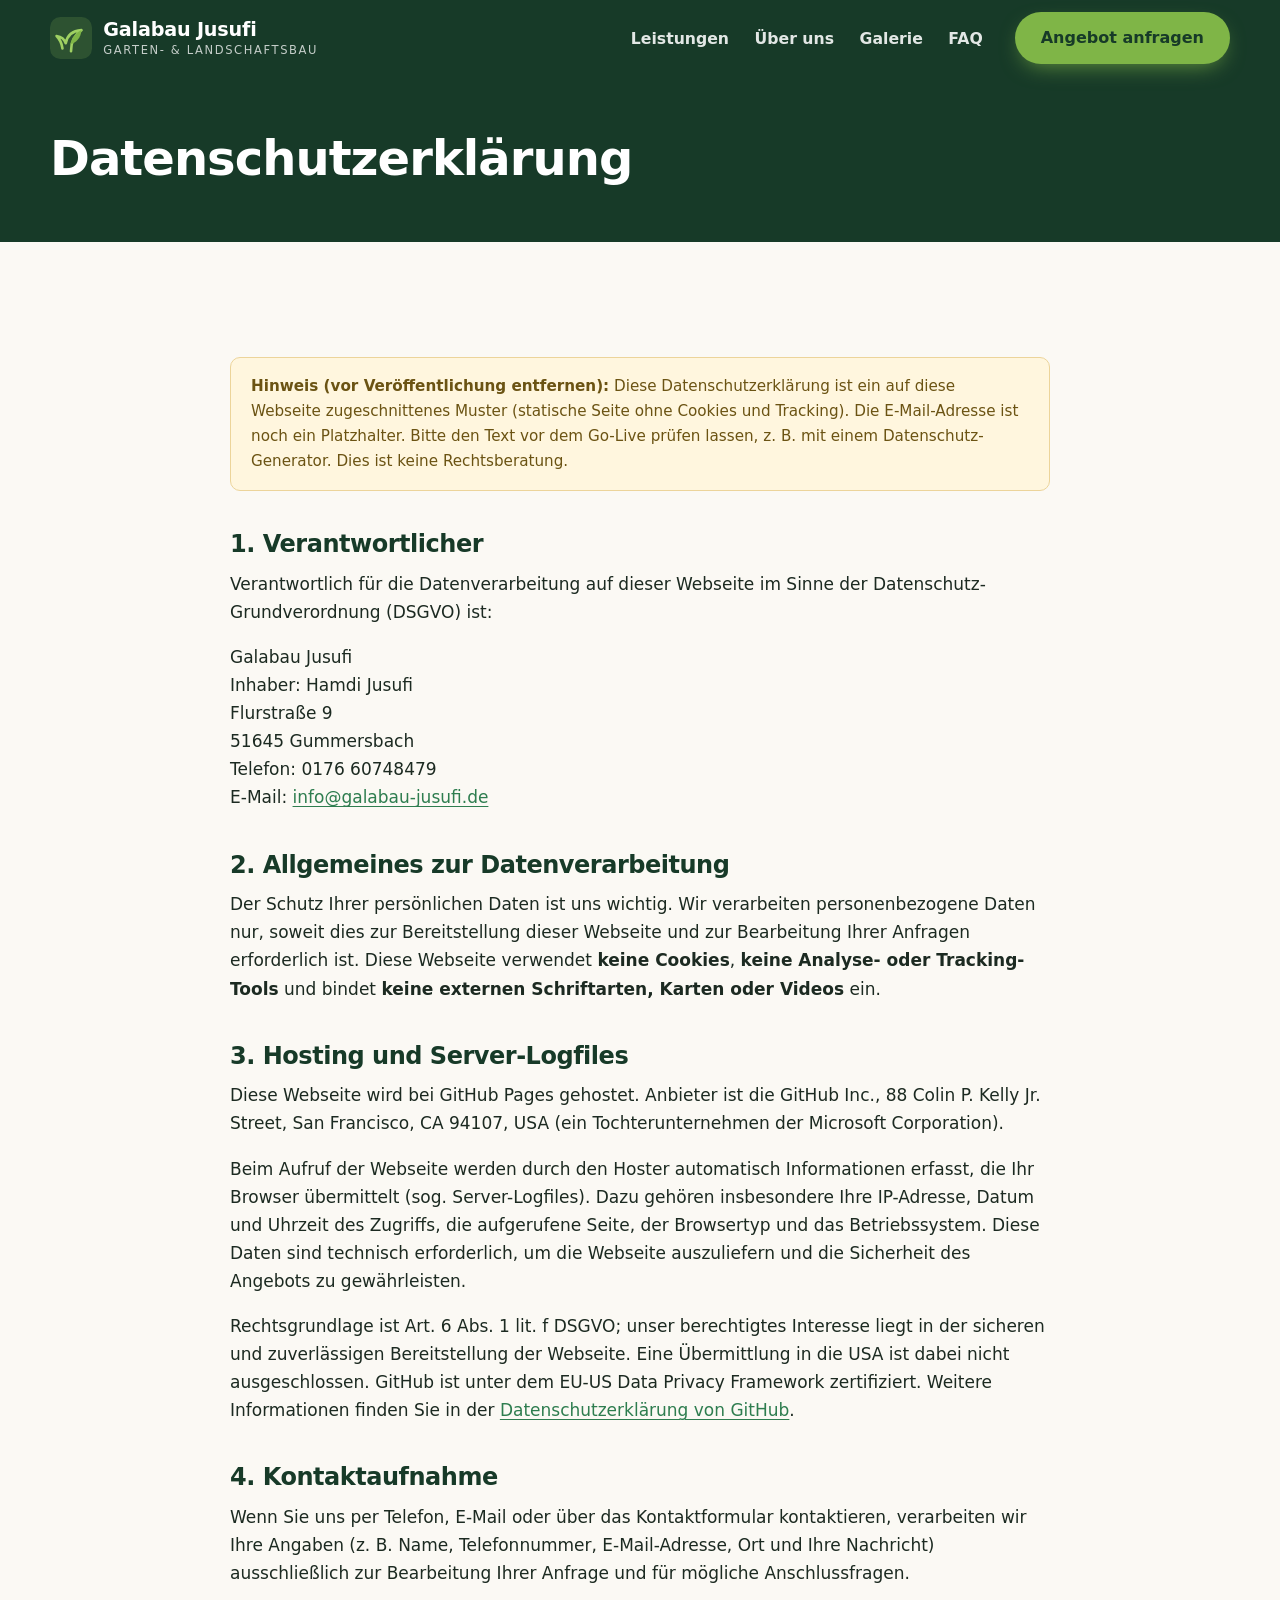
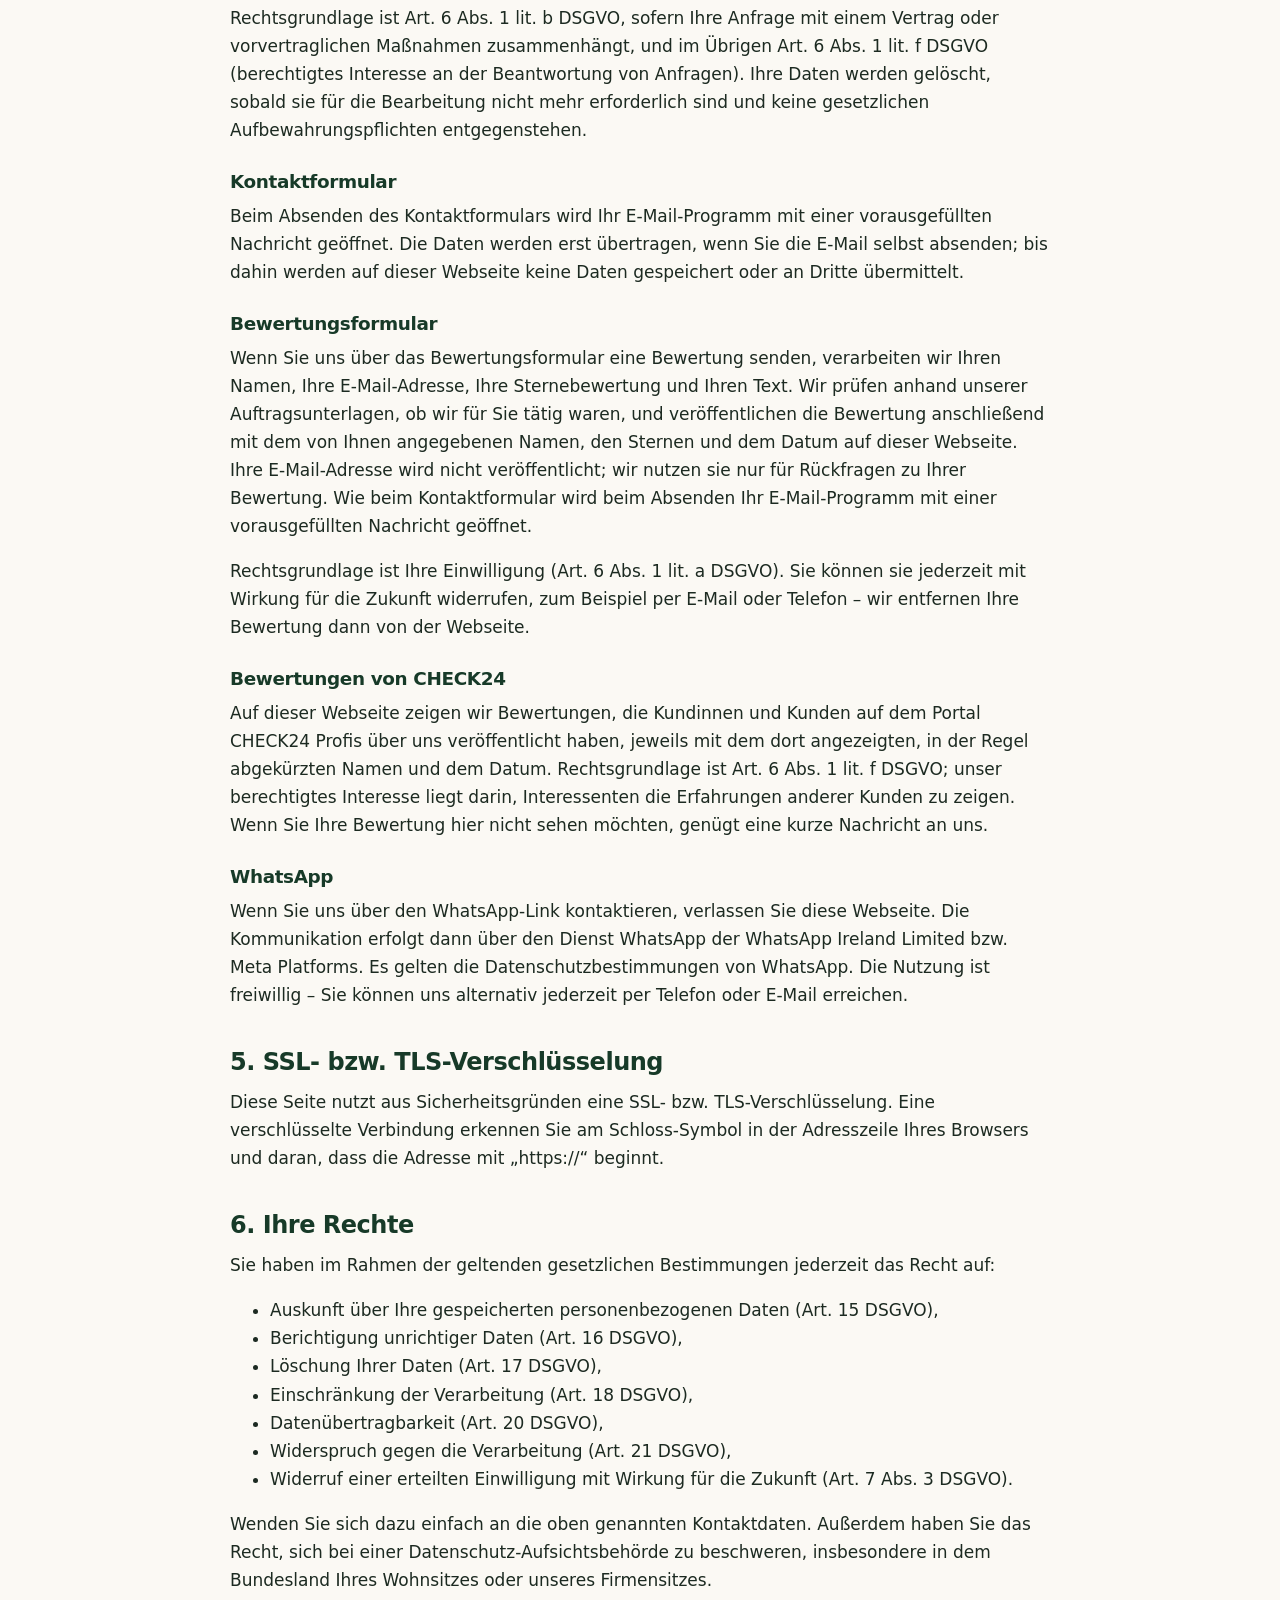
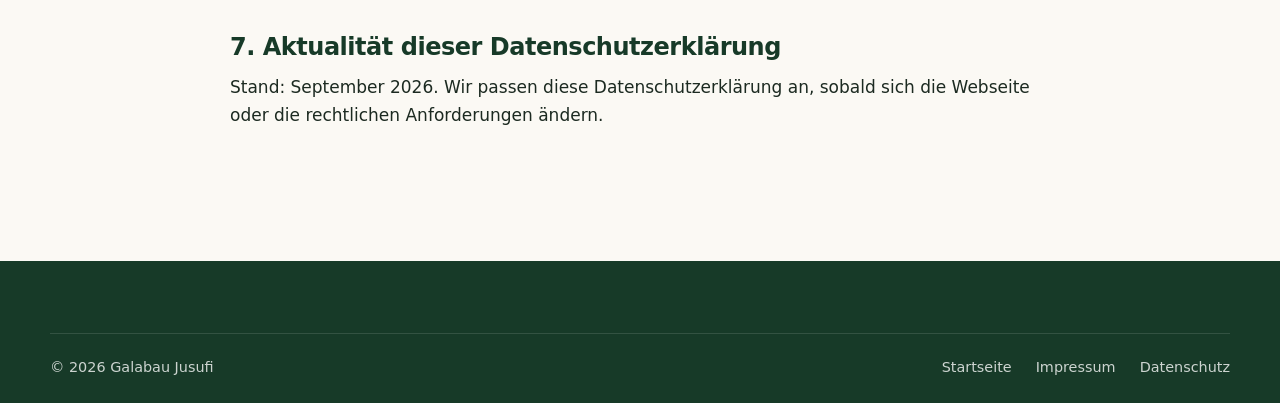
==== commit 1af5ce39: "Echte Fotos und alle Check24-Bewertungen statt KI-Symbolbildern - Titelbild, Galerie (12 Fotos) und " ====
--- a/datenschutz.html
+++ b/datenschutz.html
@@ -76,6 +76,13 @@
           "Das Kontaktformular nutzt den Dienst Web3Forms. Ihre Eingaben werden an Web3Forms übermittelt und von dort per E-Mail an uns weitergeleitet. [Anbieterangaben, Sitz, Hinweis zur Drittlandübermittlung ergänzen]."
         -->
 
+        <h3 id="bewertungen">Bewertungsformular</h3>
+        <p>Wenn Sie uns über das Bewertungsformular eine Bewertung senden, verarbeiten wir Ihren Namen, Ihre E-Mail-Adresse, Ihre Sternebewertung und Ihren Text. Wir prüfen anhand unserer Auftragsunterlagen, ob wir für Sie tätig waren, und veröffentlichen die Bewertung anschließend mit dem von Ihnen angegebenen Namen, den Sternen und dem Datum auf dieser Webseite. Ihre E-Mail-Adresse wird nicht veröffentlicht; wir nutzen sie nur für Rückfragen zu Ihrer Bewertung. Wie beim Kontaktformular wird beim Absenden Ihr E-Mail-Programm mit einer vorausgefüllten Nachricht geöffnet.</p>
+        <p>Rechtsgrundlage ist Ihre Einwilligung (Art. 6 Abs. 1 lit. a DSGVO). Sie können sie jederzeit mit Wirkung für die Zukunft widerrufen, zum Beispiel per E-Mail oder Telefon – wir entfernen Ihre Bewertung dann von der Webseite.</p>
+
+        <h3>Bewertungen von CHECK24</h3>
+        <p>Auf dieser Webseite zeigen wir Bewertungen, die Kundinnen und Kunden auf dem Portal CHECK24 Profis über uns veröffentlicht haben, jeweils mit dem dort angezeigten, in der Regel abgekürzten Namen und dem Datum. Rechtsgrundlage ist Art. 6 Abs. 1 lit. f DSGVO; unser berechtigtes Interesse liegt darin, Interessenten die Erfahrungen anderer Kunden zu zeigen. Wenn Sie Ihre Bewertung hier nicht sehen möchten, genügt eine kurze Nachricht an uns.</p>
+
         <h3>WhatsApp</h3>
         <p>Wenn Sie uns über den WhatsApp-Link kontaktieren, verlassen Sie diese Webseite. Die Kommunikation erfolgt dann über den Dienst WhatsApp der WhatsApp Ireland Limited bzw. Meta Platforms. Es gelten die Datenschutzbestimmungen von WhatsApp. Die Nutzung ist freiwillig – Sie können uns alternativ jederzeit per Telefon oder E-Mail erreichen.</p>
 
--- a/css/style.css
+++ b/css/style.css
@@ -184,12 +184,14 @@
 .hero-trust { display: flex; flex-wrap: wrap; gap: .6rem 1.6rem; list-style: none; margin: 0; padding: 0; }
 .hero-trust li { display: flex; align-items: center; gap: .5rem; font-size: .95rem; color: rgba(255, 255, 255, .85); }
 .hero-trust svg { width: 20px; height: 20px; color: var(--leaf-bright); flex-shrink: 0; }
+.hero-trust a { color: inherit; text-decoration: underline; text-underline-offset: 3px; }
 
 .hero-visual { position: relative; }
 .hero-art {
   border-radius: var(--radius-lg); overflow: hidden; box-shadow: var(--shadow-lg);
   aspect-ratio: 4 / 4.4; background: #cfe7b0; transform: rotate(1.5deg);
 }
+.hero-art { position: relative; }
 .hero-art svg, .hero-art img { width: 100%; height: 100%; object-fit: cover; }
 .hero-badge {
   position: absolute; left: -1.5rem; bottom: 2rem; background: var(--white); color: var(--text);
@@ -246,16 +248,41 @@
 .service-card p { color: var(--muted); font-size: .98rem; margin: 0; }
 
 /* ---------- Über uns ---------- */
+.about-photo {
+  width: 100%; aspect-ratio: 4 / 3; object-fit: cover; object-position: 50% 45%;
+  border-radius: var(--radius-lg); box-shadow: var(--shadow); margin-bottom: 1.25rem;
+}
 .about-grid { display: grid; grid-template-columns: 1fr 1fr; gap: clamp(2.5rem, 6vw, 5rem); align-items: center; }
-.about-visual { position: relative; }
-.about-art { border-radius: var(--radius-lg); overflow: hidden; box-shadow: var(--shadow); aspect-ratio: 5 / 4.6; }
-.about-art svg, .about-art img { width: 100%; height: 100%; object-fit: cover; }
-.about-quote {
-  position: absolute; right: -1rem; bottom: -2rem; max-width: 300px; background: var(--forest); color: var(--white);
-  padding: 1.4rem 1.5rem; border-radius: var(--radius); box-shadow: var(--shadow-lg); font-size: 1rem; line-height: 1.5;
-}
-.about-quote::before { content: "\201E"; display: block; font: 800 3rem/0.6 Georgia, serif; color: var(--leaf-bright); margin-bottom: .4rem; }
-.about-quote cite { display: block; font-style: normal; font-size: .85rem; color: rgba(255, 255, 255, .7); margin-top: .6rem; }
+.about-card {
+  position: relative; overflow: hidden; color: var(--white);
+  background:
+    radial-gradient(520px 300px at 105% -10%, rgba(159, 208, 98, .28), transparent 60%),
+    radial-gradient(420px 260px at -10% 110%, rgba(46, 125, 79, .6), transparent 60%),
+    var(--forest);
+  border-radius: var(--radius-lg); padding: clamp(1.75rem, 4vw, 2.75rem); box-shadow: var(--shadow-lg);
+}
+svg.about-card-leaf {
+  position: absolute; right: -36px; bottom: -44px; width: 230px; height: 230px;
+  color: var(--leaf-bright); opacity: .08; pointer-events: none;
+}
+.about-person { position: relative; display: flex; align-items: center; gap: 1rem; margin-bottom: 1.75rem; }
+.about-monogram {
+  width: 60px; height: 60px; border-radius: 50%; background: var(--leaf); color: var(--forest);
+  display: grid; place-items: center; font: 800 1.3rem/1 var(--font-display); flex-shrink: 0;
+}
+.about-person strong { display: block; font-size: 1.15rem; line-height: 1.2; }
+.about-role { display: block; font-size: .9rem; color: rgba(255, 255, 255, .7); }
+.about-card blockquote {
+  position: relative; margin: 0 0 2rem; color: var(--white);
+  font: 700 clamp(1.3rem, 2.3vw, 1.7rem)/1.35 var(--font-display); letter-spacing: -.01em;
+}
+.about-card blockquote::before { content: "\201E"; display: block; font: 800 3.5rem/.5 Georgia, serif; color: var(--leaf-bright); margin-bottom: .6rem; }
+.about-facts {
+  position: relative; list-style: none; margin: 0; padding: 1.5rem 0 0;
+  border-top: 1px solid rgba(255, 255, 255, .15); display: grid; grid-template-columns: repeat(3, 1fr); gap: 1rem;
+}
+.about-facts strong { display: block; color: var(--leaf-bright); font-size: 1.05rem; line-height: 1.25; }
+.about-facts span { display: block; font-size: .85rem; line-height: 1.4; color: rgba(255, 255, 255, .72); margin-top: .2rem; }
 
 .values { display: grid; grid-template-columns: 1fr 1fr; gap: 1.25rem 1.5rem; list-style: none; padding: 0; margin: 2rem 0 0; }
 .values li { display: flex; gap: .9rem; }
@@ -283,13 +310,12 @@
 .step p { color: var(--muted); font-size: .98rem; margin: 0; }
 
 /* ---------- Projekte ---------- */
-.gallery { display: grid; grid-template-columns: repeat(6, 1fr); grid-auto-rows: 220px; gap: 1rem; }
+.gallery { display: grid; grid-template-columns: repeat(3, 1fr); grid-auto-rows: clamp(200px, 20vw, 260px); gap: 1rem; }
 .gallery-item {
   position: relative; border-radius: var(--radius); overflow: hidden; margin: 0; background: var(--leaf-soft);
-  grid-column: span 2; cursor: pointer; border: 0; padding: 0; text-align: left; font: inherit; color: inherit;
-}
-.gallery-item.is-wide { grid-column: span 4; }
-.gallery-item.is-tall { grid-row: span 2; }
+  cursor: pointer; border: 0; padding: 0; text-align: left; font: inherit; color: inherit;
+}
+.gallery-item.is-wide { grid-column: 1 / -1; }
 .gallery-item svg, .gallery-item img { width: 100%; height: 100%; object-fit: cover; transition: transform .6s ease; }
 .gallery-item:hover svg, .gallery-item:hover img { transform: scale(1.05); }
 .gallery-caption {
@@ -298,7 +324,25 @@
 }
 .gallery-caption strong { display: block; font-size: 1.05rem; line-height: 1.25; }
 .gallery-caption span { font-size: .85rem; opacity: .85; }
-.gallery-note { text-align: center; color: var(--muted); font-size: .95rem; margin-top: 1.5rem; }
+
+/* ---------- Bewertungen ---------- */
+.stars { color: #f6b800; letter-spacing: .1em; }
+.star-off { color: var(--line); }
+.rating-summary .stars { font-size: 1.3rem; }
+.rating-summary strong { color: var(--forest); }
+.reviews { columns: 3 300px; column-gap: 1.25rem; }
+.review {
+  break-inside: avoid; margin: 0 0 1.25rem; background: var(--white);
+  border: 1px solid var(--line); border-radius: var(--radius); padding: 1.5rem;
+}
+.review blockquote { margin: .6rem 0 1rem; color: var(--text); }
+.review figcaption { display: flex; justify-content: space-between; gap: 1rem; font-size: .9rem; color: var(--muted); }
+.review figcaption strong { color: var(--forest); }
+.reviews-more > summary { display: flex; width: fit-content; margin: .5rem auto 1.5rem; cursor: pointer; list-style: none; }
+.reviews-more > summary::-webkit-details-marker { display: none; }
+.reviews-more[open] > summary { display: none; }
+.reviews-note { color: var(--muted); font-size: .9rem; max-width: 760px; margin: 1rem auto 0; text-align: center; }
+.review-form { max-width: 760px; margin: 2rem auto 0; scroll-margin-top: calc(var(--header-h) + 1rem); }
 
 /* ---------- CTA-Band ---------- */
 .cta-band {
@@ -310,7 +354,7 @@
   content: ""; position: absolute; width: 420px; height: 420px; right: -120px; top: -200px; border-radius: 50%;
   background: radial-gradient(circle, rgba(159, 208, 98, .35), transparent 70%);
 }
-.cta-band h2 { color: var(--white); margin-bottom: .35em; }
+.cta-band h2, .cta-band h3 { color: var(--white); margin-bottom: .35em; }
 .cta-band p { color: rgba(255, 255, 255, .8); margin: 0; font-size: 1.1rem; }
 .cta-band .cta-actions { display: flex; flex-wrap: wrap; gap: .8rem; position: relative; }
 
@@ -476,8 +520,7 @@
   .hero-grid, .about-grid, .area-grid, .contact-grid { grid-template-columns: 1fr; }
   .hero-visual { max-width: 460px; margin: 1rem auto 0; width: 100%; }
   .hero-badge { left: -.5rem; }
-  .about-visual { order: -1; max-width: 560px; }
-  .about-quote { right: .75rem; }
+  .about-visual { order: 1; max-width: 620px; }
 
   .steps { grid-template-columns: repeat(2, 1fr); gap: 2.5rem 1.25rem; }
   .steps::before { display: none; }
@@ -485,10 +528,7 @@
   .services-grid { grid-template-columns: repeat(2, 1fr); }
   .service-card:last-child:nth-child(odd) { grid-column: 1 / -1; }
 
-  .gallery { grid-template-columns: repeat(2, 1fr); grid-auto-rows: 200px; }
-  .gallery-item, .gallery-item.is-wide { grid-column: span 1; }
-  .gallery-item.is-wide { grid-column: span 2; }
-  .gallery-item.is-tall { grid-row: span 1; }
+  .gallery { grid-template-columns: repeat(2, 1fr); grid-auto-rows: 220px; }
 
   .cta-band { grid-template-columns: 1fr; }
 
@@ -508,10 +548,9 @@
   .services-grid, .values, .form-grid { grid-template-columns: 1fr; }
   .hero-actions .btn { flex: 1 1 100%; }
   .hero-badge { position: relative; left: auto; bottom: auto; margin: -2.5rem auto 0; max-width: 88%; }
-  .about-quote { position: relative; right: auto; bottom: auto; margin: -2.5rem 1rem 0 auto; max-width: 88%; }
+  .about-facts { grid-template-columns: 1fr; gap: .9rem; }
   .steps { grid-template-columns: 1fr; }
   .gallery { grid-template-columns: 1fr; grid-auto-rows: 230px; }
-  .gallery-item.is-wide { grid-column: span 1; }
   .footer-grid { grid-template-columns: 1fr; gap: 2rem; }
   .hours dd { text-align: left; }
   .brand-sub { display: none; }
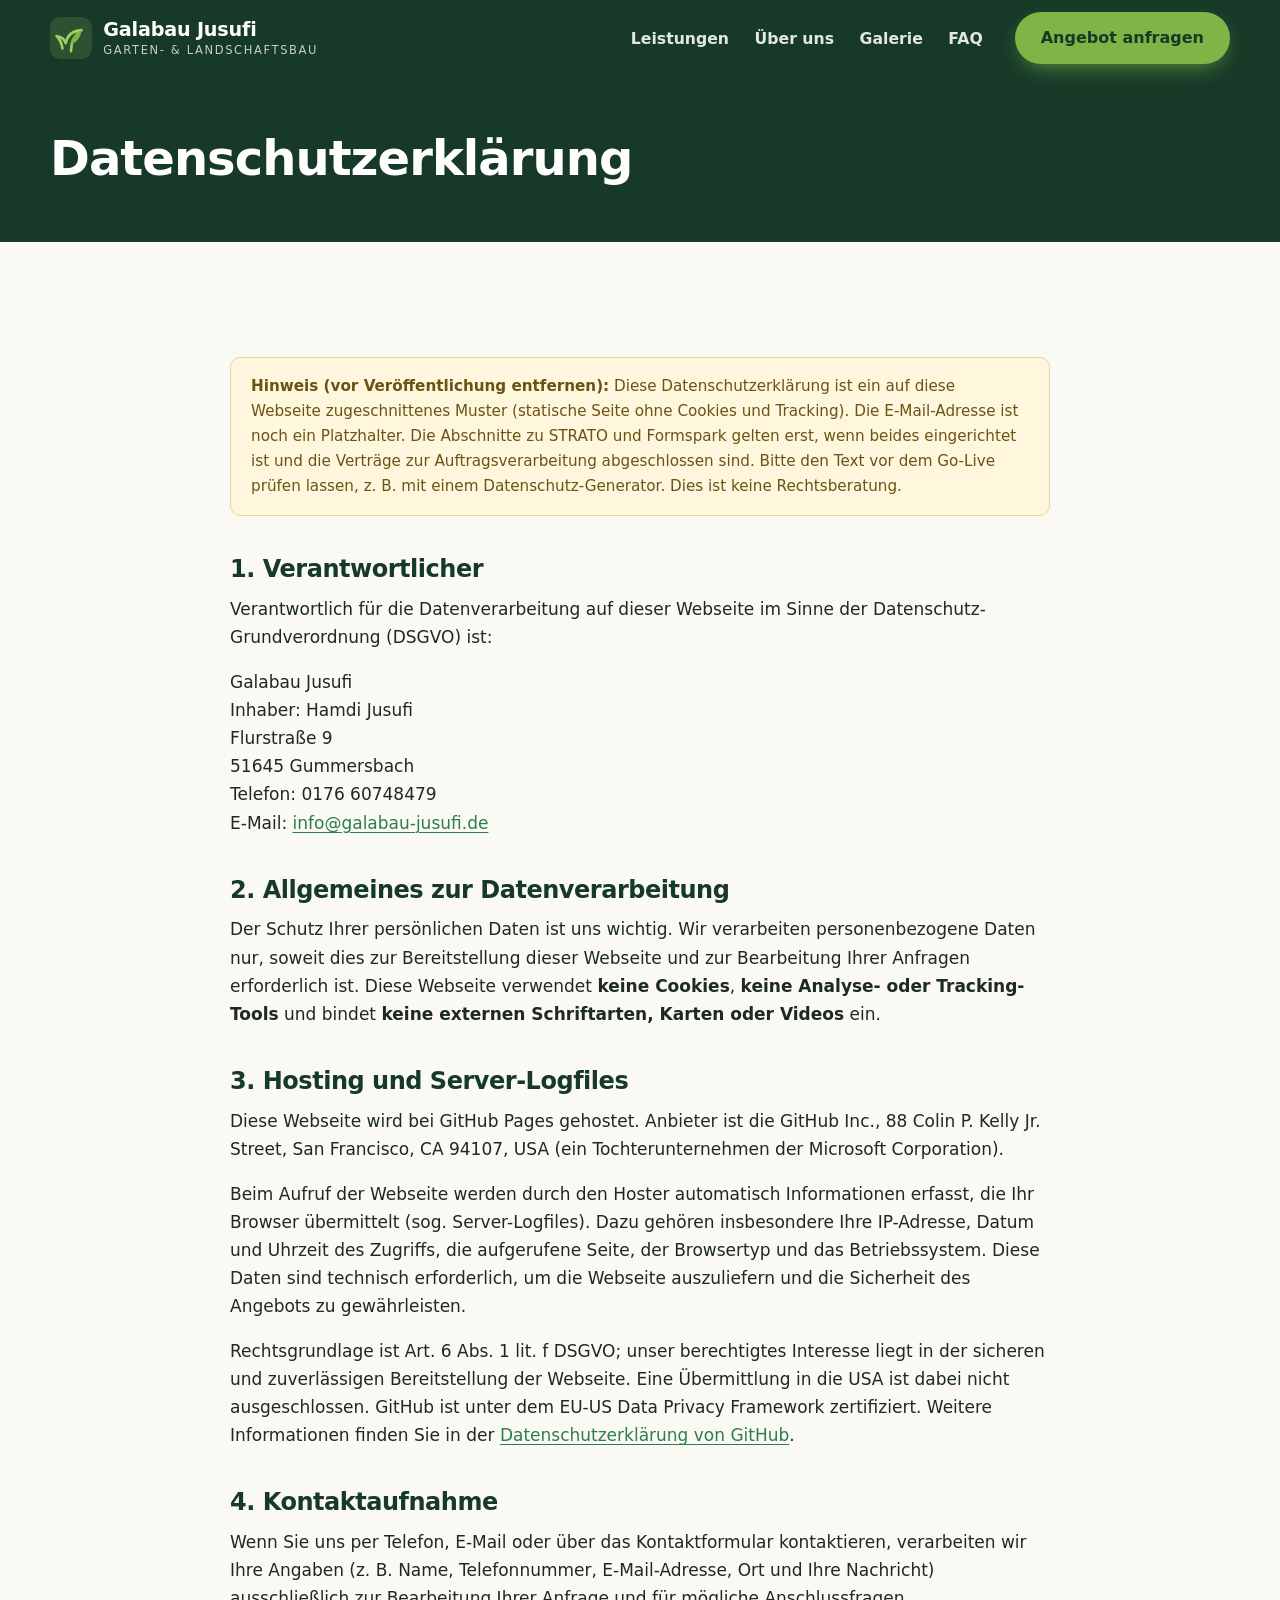
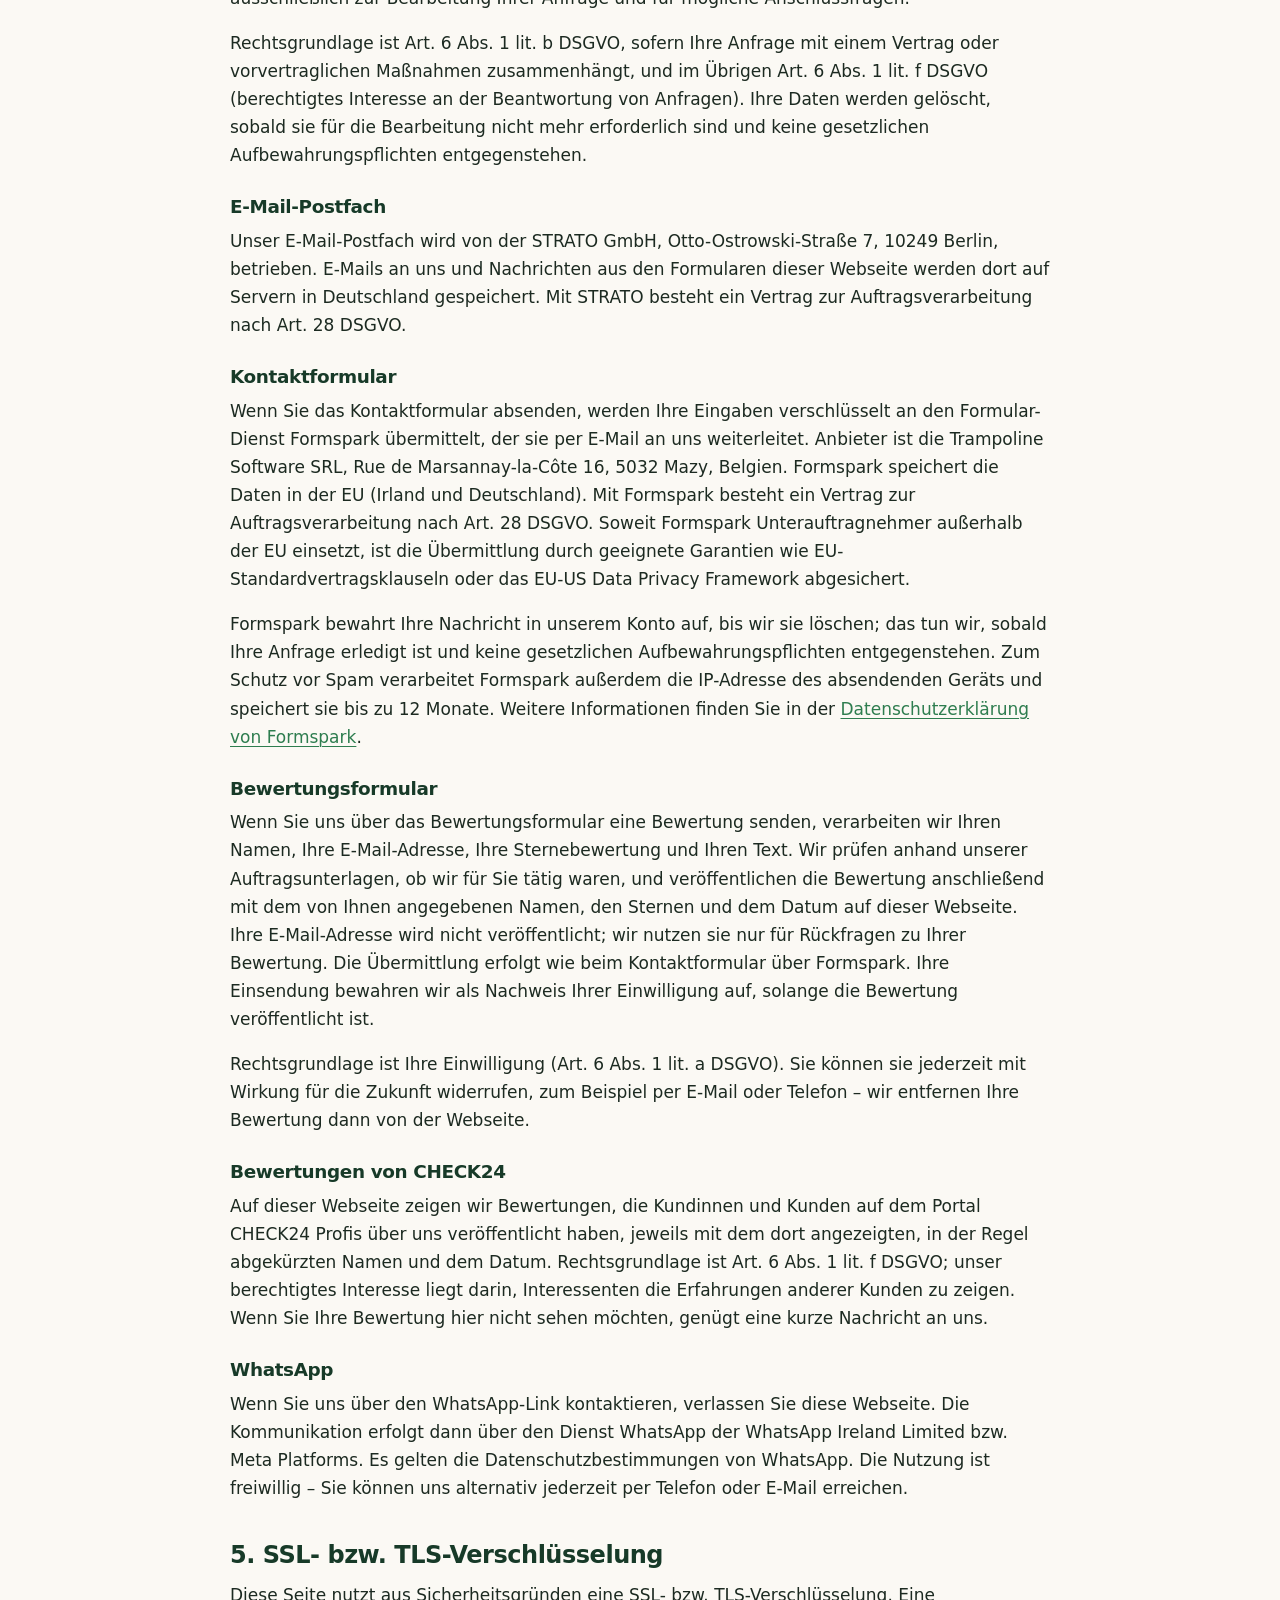
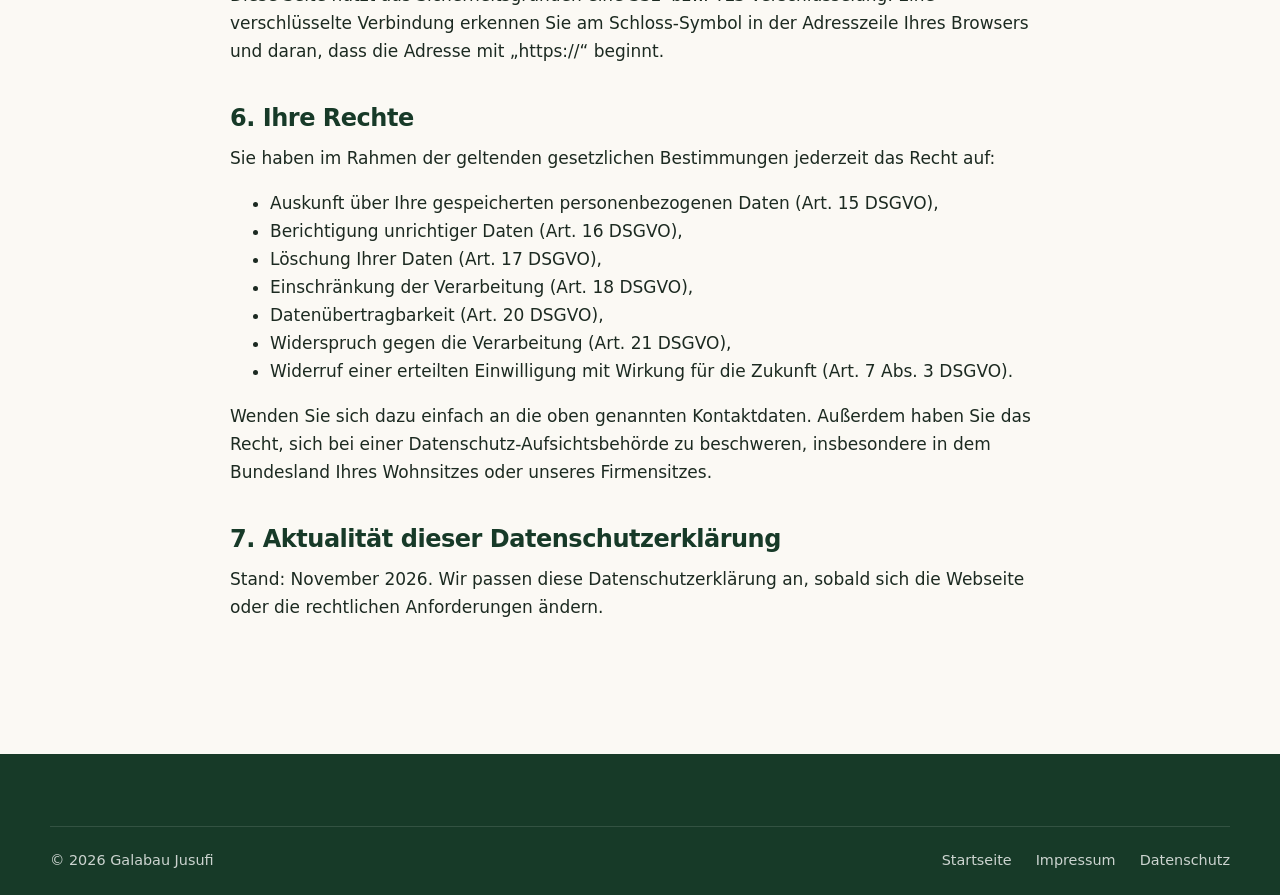
==== commit c54e08d3: "Formulare auf Formspark umgestellt, Anleitung für STRATO-Domain Kontakt- und Bewertungsformular send" ====
--- a/datenschutz.html
+++ b/datenschutz.html
@@ -44,7 +44,7 @@
 
     <section class="section">
       <div class="container legal">
-        <p class="notice"><strong>Hinweis (vor Veröffentlichung entfernen):</strong> Diese Datenschutzerklärung ist ein auf diese Webseite zugeschnittenes Muster (statische Seite ohne Cookies und Tracking). Die E-Mail-Adresse ist noch ein Platzhalter. Bitte den Text vor dem Go-Live prüfen lassen, z.&nbsp;B. mit einem Datenschutz-Generator. Dies ist keine Rechtsberatung.</p>
+        <p class="notice"><strong>Hinweis (vor Veröffentlichung entfernen):</strong> Diese Datenschutzerklärung ist ein auf diese Webseite zugeschnittenes Muster (statische Seite ohne Cookies und Tracking). Die E-Mail-Adresse ist noch ein Platzhalter. Die Abschnitte zu STRATO und Formspark gelten erst, wenn beides eingerichtet ist und die Verträge zur Auftragsverarbeitung abgeschlossen sind. Bitte den Text vor dem Go-Live prüfen lassen, z.&nbsp;B. mit einem Datenschutz-Generator. Dies ist keine Rechtsberatung.</p>
 
         <h2>1. Verantwortlicher</h2>
         <p>Verantwortlich für die Datenverarbeitung auf dieser Webseite im Sinne der Datenschutz-Grundverordnung (DSGVO) ist:</p>
@@ -69,15 +69,15 @@
         <p>Wenn Sie uns per Telefon, E-Mail oder über das Kontaktformular kontaktieren, verarbeiten wir Ihre Angaben (z.&nbsp;B. Name, Telefonnummer, E-Mail-Adresse, Ort und Ihre Nachricht) ausschließlich zur Bearbeitung Ihrer Anfrage und für mögliche Anschlussfragen.</p>
         <p>Rechtsgrundlage ist Art. 6 Abs. 1 lit. b DSGVO, sofern Ihre Anfrage mit einem Vertrag oder vorvertraglichen Maßnahmen zusammenhängt, und im Übrigen Art. 6 Abs. 1 lit. f DSGVO (berechtigtes Interesse an der Beantwortung von Anfragen). Ihre Daten werden gelöscht, sobald sie für die Bearbeitung nicht mehr erforderlich sind und keine gesetzlichen Aufbewahrungspflichten entgegenstehen.</p>
 
+        <h3>E-Mail-Postfach</h3>
+        <p>Unser E-Mail-Postfach wird von der STRATO GmbH, Otto-Ostrowski-Straße 7, 10249 Berlin, betrieben. E-Mails an uns und Nachrichten aus den Formularen dieser Webseite werden dort auf Servern in Deutschland gespeichert. Mit STRATO besteht ein Vertrag zur Auftragsverarbeitung nach Art. 28 DSGVO.</p>
+
         <h3>Kontaktformular</h3>
-        <p>Beim Absenden des Kontaktformulars wird Ihr E-Mail-Programm mit einer vorausgefüllten Nachricht geöffnet. Die Daten werden erst übertragen, wenn Sie die E-Mail selbst absenden; bis dahin werden auf dieser Webseite keine Daten gespeichert oder an Dritte übermittelt.</p>
-        <!--
-          Falls der Formular-Dienst Web3Forms aktiviert wird (siehe js/main.js), diesen Absatz ergänzen:
-          "Das Kontaktformular nutzt den Dienst Web3Forms. Ihre Eingaben werden an Web3Forms übermittelt und von dort per E-Mail an uns weitergeleitet. [Anbieterangaben, Sitz, Hinweis zur Drittlandübermittlung ergänzen]."
-        -->
+        <p>Wenn Sie das Kontaktformular absenden, werden Ihre Eingaben verschlüsselt an den Formular-Dienst Formspark übermittelt, der sie per E-Mail an uns weiterleitet. Anbieter ist die Trampoline Software SRL, Rue de Marsannay-la-Côte 16, 5032 Mazy, Belgien. Formspark speichert die Daten in der EU (Irland und Deutschland). Mit Formspark besteht ein Vertrag zur Auftragsverarbeitung nach Art. 28 DSGVO. Soweit Formspark Unterauftragnehmer außerhalb der EU einsetzt, ist die Übermittlung durch geeignete Garantien wie EU-Standardvertragsklauseln oder das EU-US Data Privacy Framework abgesichert.</p>
+        <p>Formspark bewahrt Ihre Nachricht in unserem Konto auf, bis wir sie löschen; das tun wir, sobald Ihre Anfrage erledigt ist und keine gesetzlichen Aufbewahrungspflichten entgegenstehen. Zum Schutz vor Spam verarbeitet Formspark außerdem die IP-Adresse des absendenden Geräts und speichert sie bis zu 12 Monate. Weitere Informationen finden Sie in der <a href="https://formspark.io/legal/privacy-policy/" target="_blank" rel="noopener">Datenschutzerklärung von Formspark</a>.</p>
 
         <h3 id="bewertungen">Bewertungsformular</h3>
-        <p>Wenn Sie uns über das Bewertungsformular eine Bewertung senden, verarbeiten wir Ihren Namen, Ihre E-Mail-Adresse, Ihre Sternebewertung und Ihren Text. Wir prüfen anhand unserer Auftragsunterlagen, ob wir für Sie tätig waren, und veröffentlichen die Bewertung anschließend mit dem von Ihnen angegebenen Namen, den Sternen und dem Datum auf dieser Webseite. Ihre E-Mail-Adresse wird nicht veröffentlicht; wir nutzen sie nur für Rückfragen zu Ihrer Bewertung. Wie beim Kontaktformular wird beim Absenden Ihr E-Mail-Programm mit einer vorausgefüllten Nachricht geöffnet.</p>
+        <p>Wenn Sie uns über das Bewertungsformular eine Bewertung senden, verarbeiten wir Ihren Namen, Ihre E-Mail-Adresse, Ihre Sternebewertung und Ihren Text. Wir prüfen anhand unserer Auftragsunterlagen, ob wir für Sie tätig waren, und veröffentlichen die Bewertung anschließend mit dem von Ihnen angegebenen Namen, den Sternen und dem Datum auf dieser Webseite. Ihre E-Mail-Adresse wird nicht veröffentlicht; wir nutzen sie nur für Rückfragen zu Ihrer Bewertung. Die Übermittlung erfolgt wie beim Kontaktformular über Formspark. Ihre Einsendung bewahren wir als Nachweis Ihrer Einwilligung auf, solange die Bewertung veröffentlicht ist.</p>
         <p>Rechtsgrundlage ist Ihre Einwilligung (Art. 6 Abs. 1 lit. a DSGVO). Sie können sie jederzeit mit Wirkung für die Zukunft widerrufen, zum Beispiel per E-Mail oder Telefon – wir entfernen Ihre Bewertung dann von der Webseite.</p>
 
         <h3>Bewertungen von CHECK24</h3>
@@ -103,7 +103,7 @@
         <p>Wenden Sie sich dazu einfach an die oben genannten Kontaktdaten. Außerdem haben Sie das Recht, sich bei einer Datenschutz-Aufsichtsbehörde zu beschweren, insbesondere in dem Bundesland Ihres Wohnsitzes oder unseres Firmensitzes.</p>
 
         <h2>7. Aktualität dieser Datenschutzerklärung</h2>
-        <p>Stand: September 2026. Wir passen diese Datenschutzerklärung an, sobald sich die Webseite oder die rechtlichen Anforderungen ändern.</p>
+        <p>Stand: November 2026. Wir passen diese Datenschutzerklärung an, sobald sich die Webseite oder die rechtlichen Anforderungen ändern.</p>
       </div>
     </section>
   </main>
--- a/css/style.css
+++ b/css/style.css
@@ -198,7 +198,7 @@
   border-radius: var(--radius); padding: 1rem 1.2rem; box-shadow: var(--shadow-lg);
   display: flex; align-items: center; gap: .85rem; max-width: 310px;
 }
-.hero-badge-icon {
+.hero-badge .hero-badge-icon {
   width: 46px; height: 46px; border-radius: 12px; background: var(--leaf-soft); color: var(--green);
   display: grid; place-items: center; flex-shrink: 0;
 }
@@ -285,8 +285,9 @@
 .about-facts span { display: block; font-size: .85rem; line-height: 1.4; color: rgba(255, 255, 255, .72); margin-top: .2rem; }
 
 .values { display: grid; grid-template-columns: 1fr 1fr; gap: 1.25rem 1.5rem; list-style: none; padding: 0; margin: 2rem 0 0; }
-.values li { display: flex; gap: .9rem; }
-.values-icon {
+.values li { display: flex; gap: .9rem; align-items: center; }
+/* doppelte Klasse, sonst überschreibt „.values span“ Zentrierung und Farbe */
+.values .values-icon {
   width: 42px; height: 42px; border-radius: 12px; background: var(--forest); color: var(--leaf-bright);
   display: grid; place-items: center; flex-shrink: 0;
 }
@@ -392,7 +393,7 @@
 /* ---------- Kontakt ---------- */
 .contact-grid { display: grid; grid-template-columns: .85fr 1.15fr; gap: clamp(2rem, 5vw, 4rem); align-items: start; }
 .contact-list { list-style: none; padding: 0; margin: 2rem 0; display: grid; gap: 1rem; }
-.contact-list li { display: flex; gap: 1rem; align-items: flex-start; }
+.contact-list li { display: flex; gap: 1rem; align-items: center; }
 .contact-icon {
   width: 48px; height: 48px; border-radius: 14px; background: var(--forest); color: var(--leaf-bright);
   display: grid; place-items: center; flex-shrink: 0;
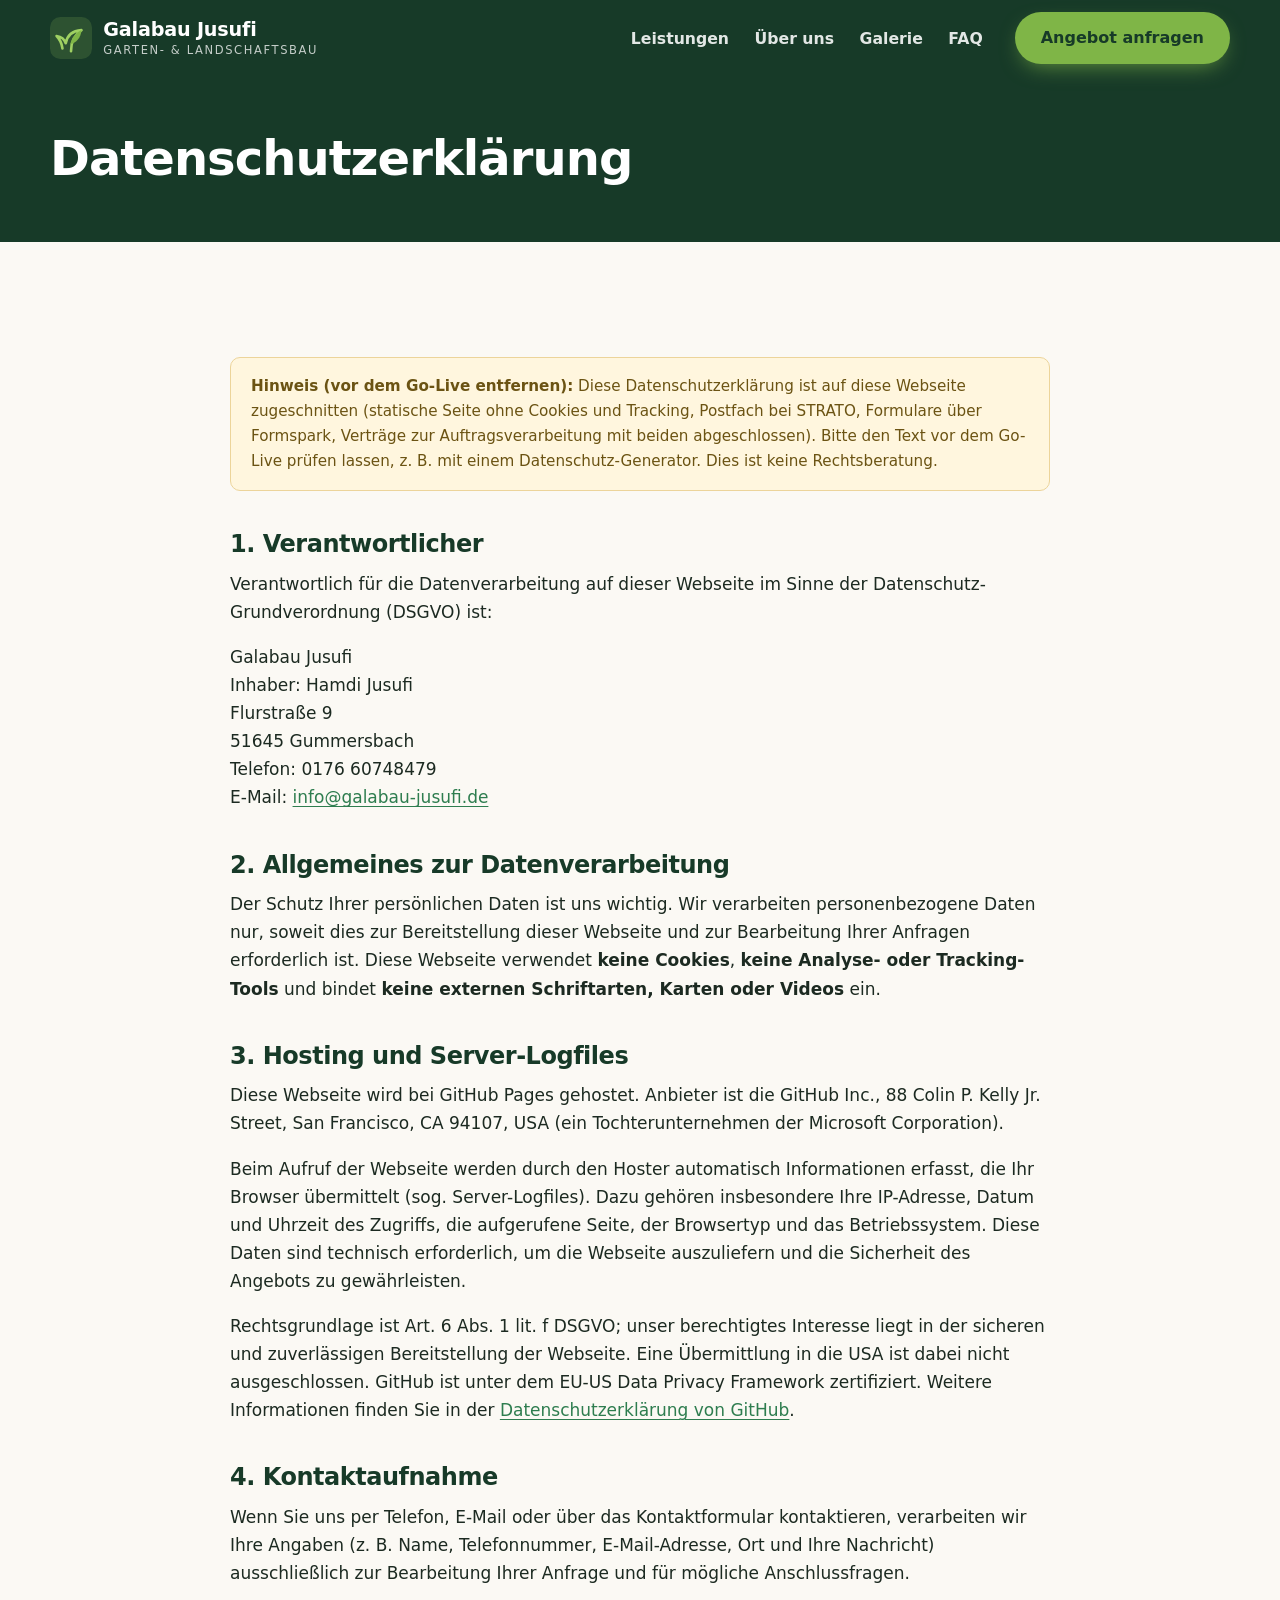
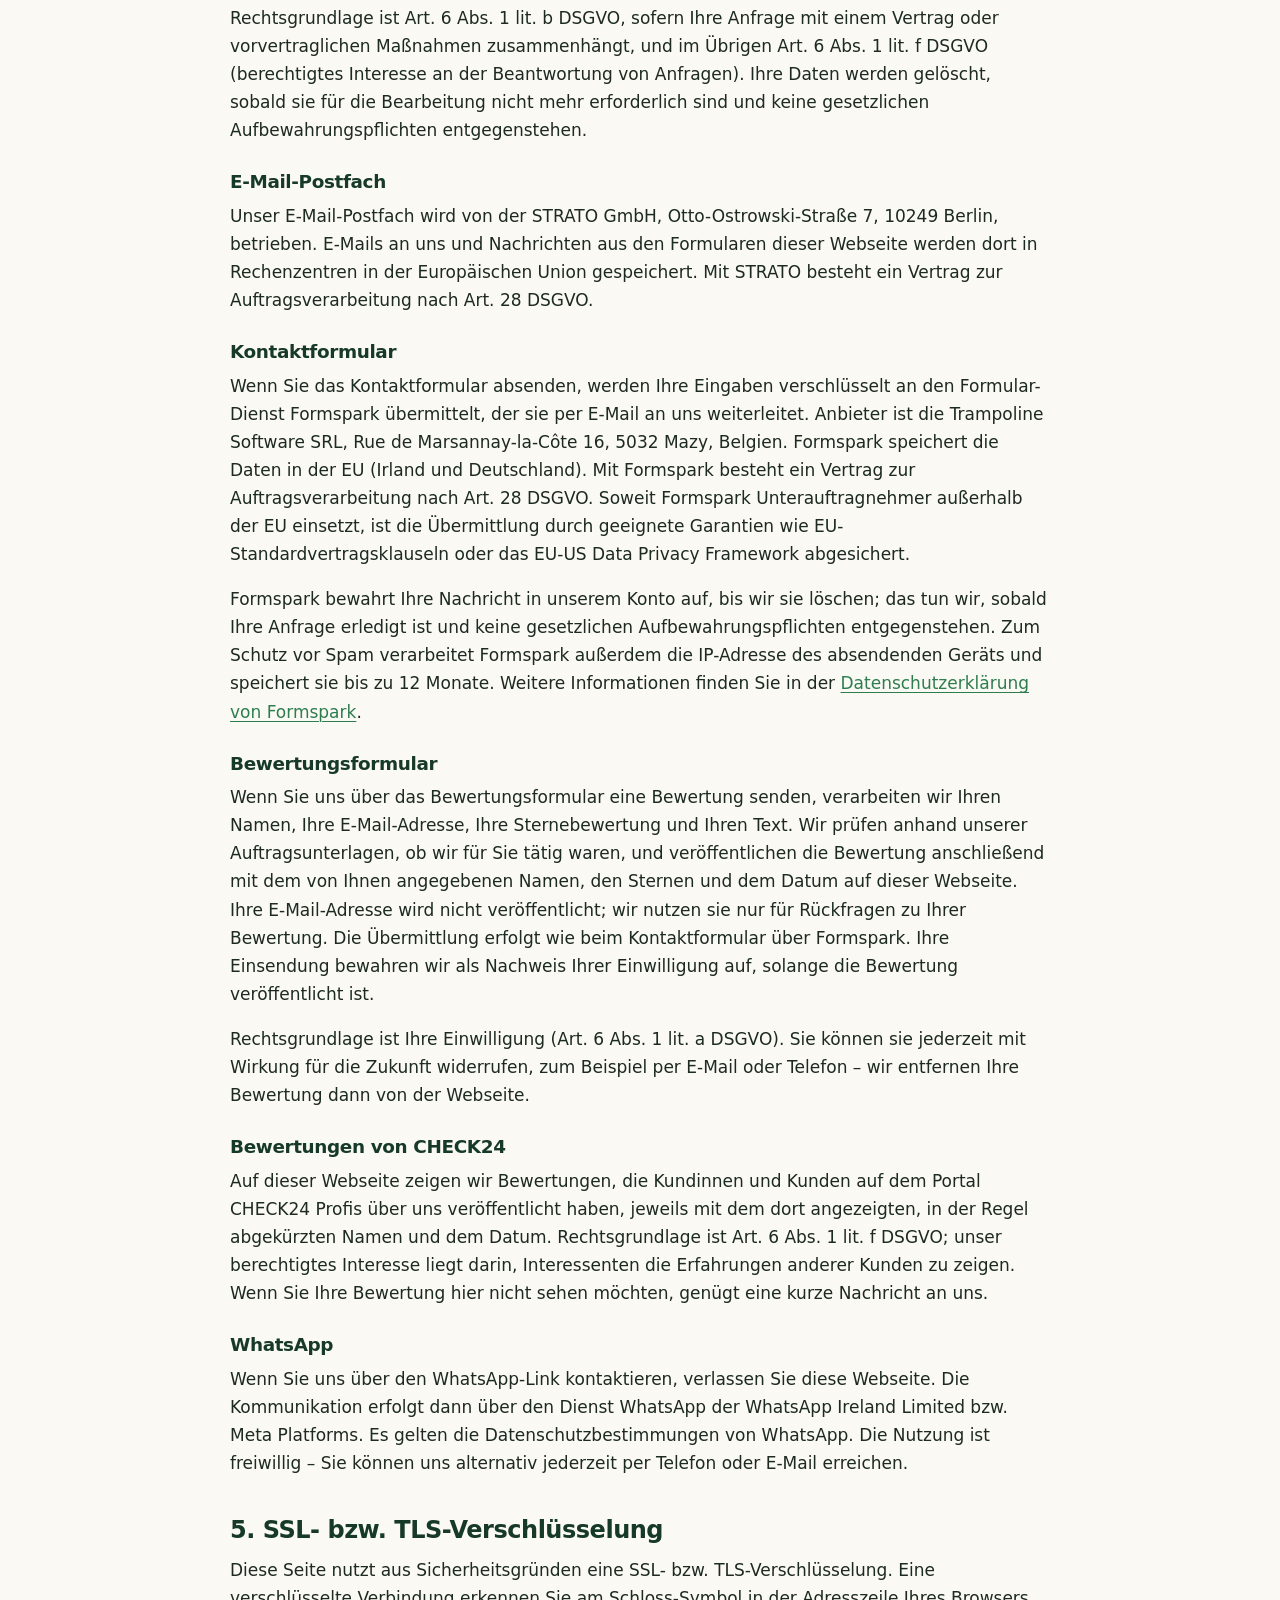
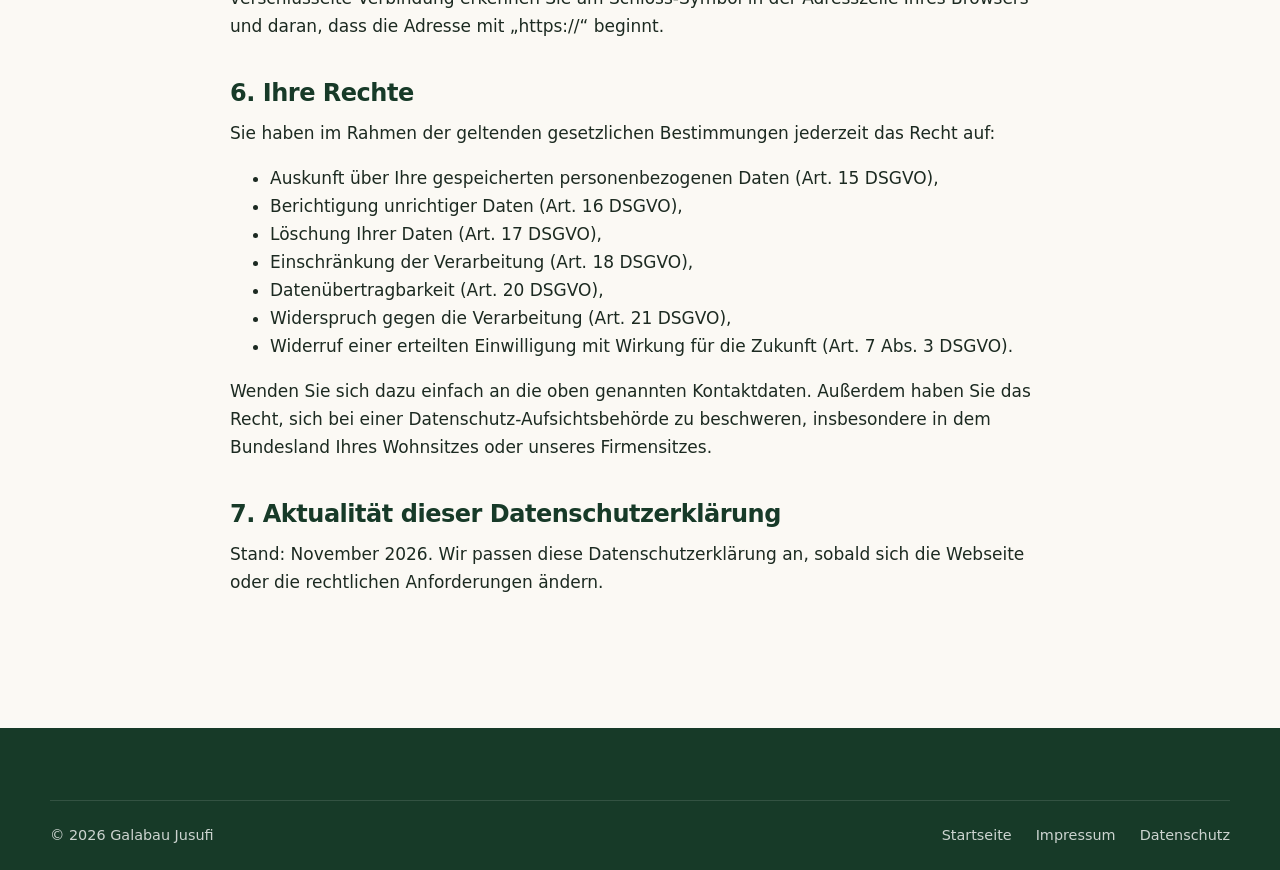
==== commit 3a81cbc3: "Rechtstexte: veraltete Platzhalter-Hinweise aktualisiert, STRATO-Speicherort wie im AVV; Testdaten-P" ====
--- a/datenschutz.html
+++ b/datenschutz.html
@@ -44,7 +44,7 @@
 
     <section class="section">
       <div class="container legal">
-        <p class="notice"><strong>Hinweis (vor Veröffentlichung entfernen):</strong> Diese Datenschutzerklärung ist ein auf diese Webseite zugeschnittenes Muster (statische Seite ohne Cookies und Tracking). Die E-Mail-Adresse ist noch ein Platzhalter. Die Abschnitte zu STRATO und Formspark gelten erst, wenn beides eingerichtet ist und die Verträge zur Auftragsverarbeitung abgeschlossen sind. Bitte den Text vor dem Go-Live prüfen lassen, z.&nbsp;B. mit einem Datenschutz-Generator. Dies ist keine Rechtsberatung.</p>
+        <p class="notice"><strong>Hinweis (vor dem Go-Live entfernen):</strong> Diese Datenschutzerklärung ist auf diese Webseite zugeschnitten (statische Seite ohne Cookies und Tracking, Postfach bei STRATO, Formulare über Formspark, Verträge zur Auftragsverarbeitung mit beiden abgeschlossen). Bitte den Text vor dem Go-Live prüfen lassen, z.&nbsp;B. mit einem Datenschutz-Generator. Dies ist keine Rechtsberatung.</p>
 
         <h2>1. Verantwortlicher</h2>
         <p>Verantwortlich für die Datenverarbeitung auf dieser Webseite im Sinne der Datenschutz-Grundverordnung (DSGVO) ist:</p>
@@ -65,12 +65,12 @@
         <p>Beim Aufruf der Webseite werden durch den Hoster automatisch Informationen erfasst, die Ihr Browser übermittelt (sog. Server-Logfiles). Dazu gehören insbesondere Ihre IP-Adresse, Datum und Uhrzeit des Zugriffs, die aufgerufene Seite, der Browsertyp und das Betriebssystem. Diese Daten sind technisch erforderlich, um die Webseite auszuliefern und die Sicherheit des Angebots zu gewährleisten.</p>
         <p>Rechtsgrundlage ist Art. 6 Abs. 1 lit. f DSGVO; unser berechtigtes Interesse liegt in der sicheren und zuverlässigen Bereitstellung der Webseite. Eine Übermittlung in die USA ist dabei nicht ausgeschlossen. GitHub ist unter dem EU-US Data Privacy Framework zertifiziert. Weitere Informationen finden Sie in der <a href="https://docs.github.com/de/site-policy/privacy-policies/github-general-privacy-statement" target="_blank" rel="noopener">Datenschutzerklärung von GitHub</a>.</p>
 
-        <h2>4. Kontaktaufnahme</h2>
+        <h2 id="kontakt">4. Kontaktaufnahme</h2>
         <p>Wenn Sie uns per Telefon, E-Mail oder über das Kontaktformular kontaktieren, verarbeiten wir Ihre Angaben (z.&nbsp;B. Name, Telefonnummer, E-Mail-Adresse, Ort und Ihre Nachricht) ausschließlich zur Bearbeitung Ihrer Anfrage und für mögliche Anschlussfragen.</p>
         <p>Rechtsgrundlage ist Art. 6 Abs. 1 lit. b DSGVO, sofern Ihre Anfrage mit einem Vertrag oder vorvertraglichen Maßnahmen zusammenhängt, und im Übrigen Art. 6 Abs. 1 lit. f DSGVO (berechtigtes Interesse an der Beantwortung von Anfragen). Ihre Daten werden gelöscht, sobald sie für die Bearbeitung nicht mehr erforderlich sind und keine gesetzlichen Aufbewahrungspflichten entgegenstehen.</p>
 
         <h3>E-Mail-Postfach</h3>
-        <p>Unser E-Mail-Postfach wird von der STRATO GmbH, Otto-Ostrowski-Straße 7, 10249 Berlin, betrieben. E-Mails an uns und Nachrichten aus den Formularen dieser Webseite werden dort auf Servern in Deutschland gespeichert. Mit STRATO besteht ein Vertrag zur Auftragsverarbeitung nach Art. 28 DSGVO.</p>
+        <p>Unser E-Mail-Postfach wird von der STRATO GmbH, Otto-Ostrowski-Straße 7, 10249 Berlin, betrieben. E-Mails an uns und Nachrichten aus den Formularen dieser Webseite werden dort in Rechenzentren in der Europäischen Union gespeichert. Mit STRATO besteht ein Vertrag zur Auftragsverarbeitung nach Art. 28 DSGVO.</p>
 
         <h3>Kontaktformular</h3>
         <p>Wenn Sie das Kontaktformular absenden, werden Ihre Eingaben verschlüsselt an den Formular-Dienst Formspark übermittelt, der sie per E-Mail an uns weiterleitet. Anbieter ist die Trampoline Software SRL, Rue de Marsannay-la-Côte 16, 5032 Mazy, Belgien. Formspark speichert die Daten in der EU (Irland und Deutschland). Mit Formspark besteht ein Vertrag zur Auftragsverarbeitung nach Art. 28 DSGVO. Soweit Formspark Unterauftragnehmer außerhalb der EU einsetzt, ist die Übermittlung durch geeignete Garantien wie EU-Standardvertragsklauseln oder das EU-US Data Privacy Framework abgesichert.</p>
--- a/css/style.css
+++ b/css/style.css
@@ -432,6 +432,7 @@
 .field input:user-invalid, .field textarea:user-invalid { border-color: #c0492f; }
 .checkbox { display: flex; gap: .7rem; align-items: flex-start; font-size: .92rem; color: var(--muted); grid-column: 1 / -1; }
 .checkbox input { width: 20px; height: 20px; margin-top: .2rem; accent-color: var(--green); flex-shrink: 0; }
+.form-note { grid-column: 1 / -1; margin: 0; font-size: .92rem; color: var(--muted); }
 .form-footer { display: flex; flex-wrap: wrap; align-items: center; gap: 1rem; margin-top: 1.5rem; }
 .form-status { font-size: .95rem; font-weight: 600; margin: 0; }
 .form-status.is-success { color: var(--green); }
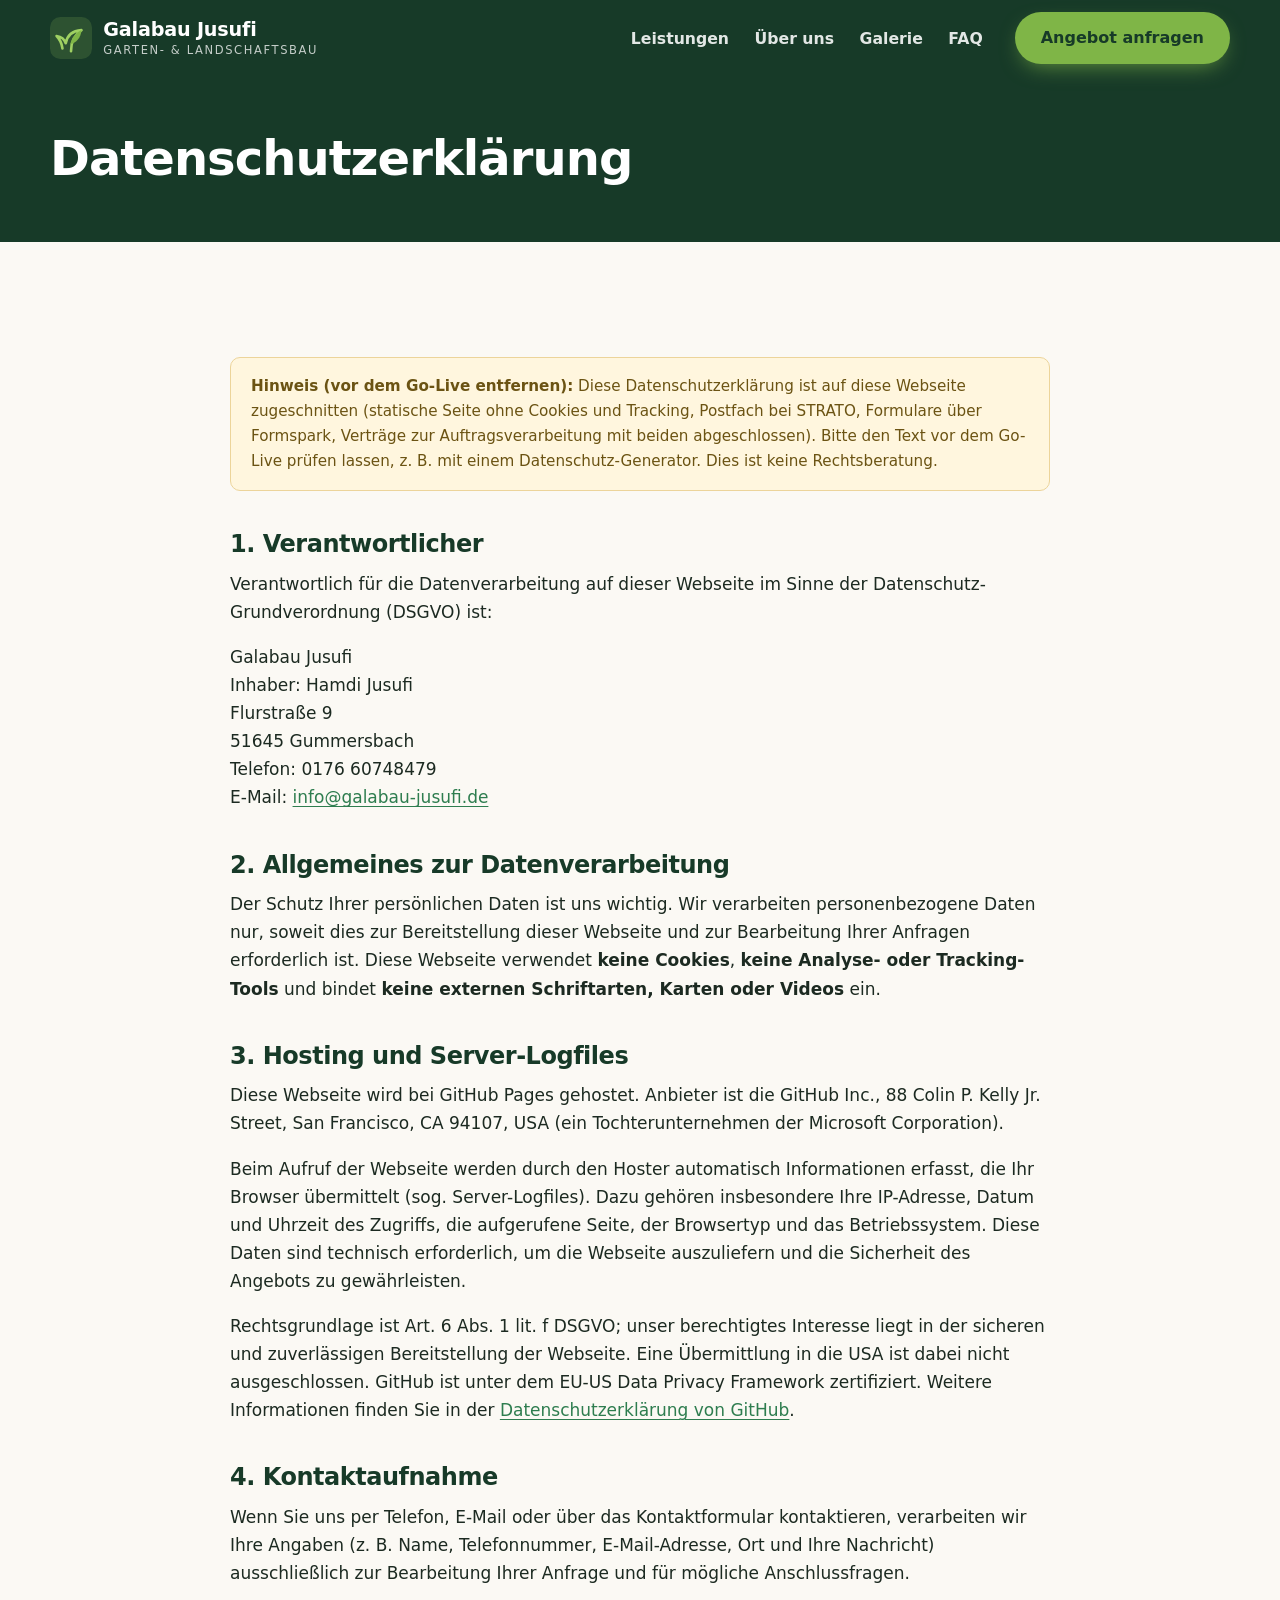
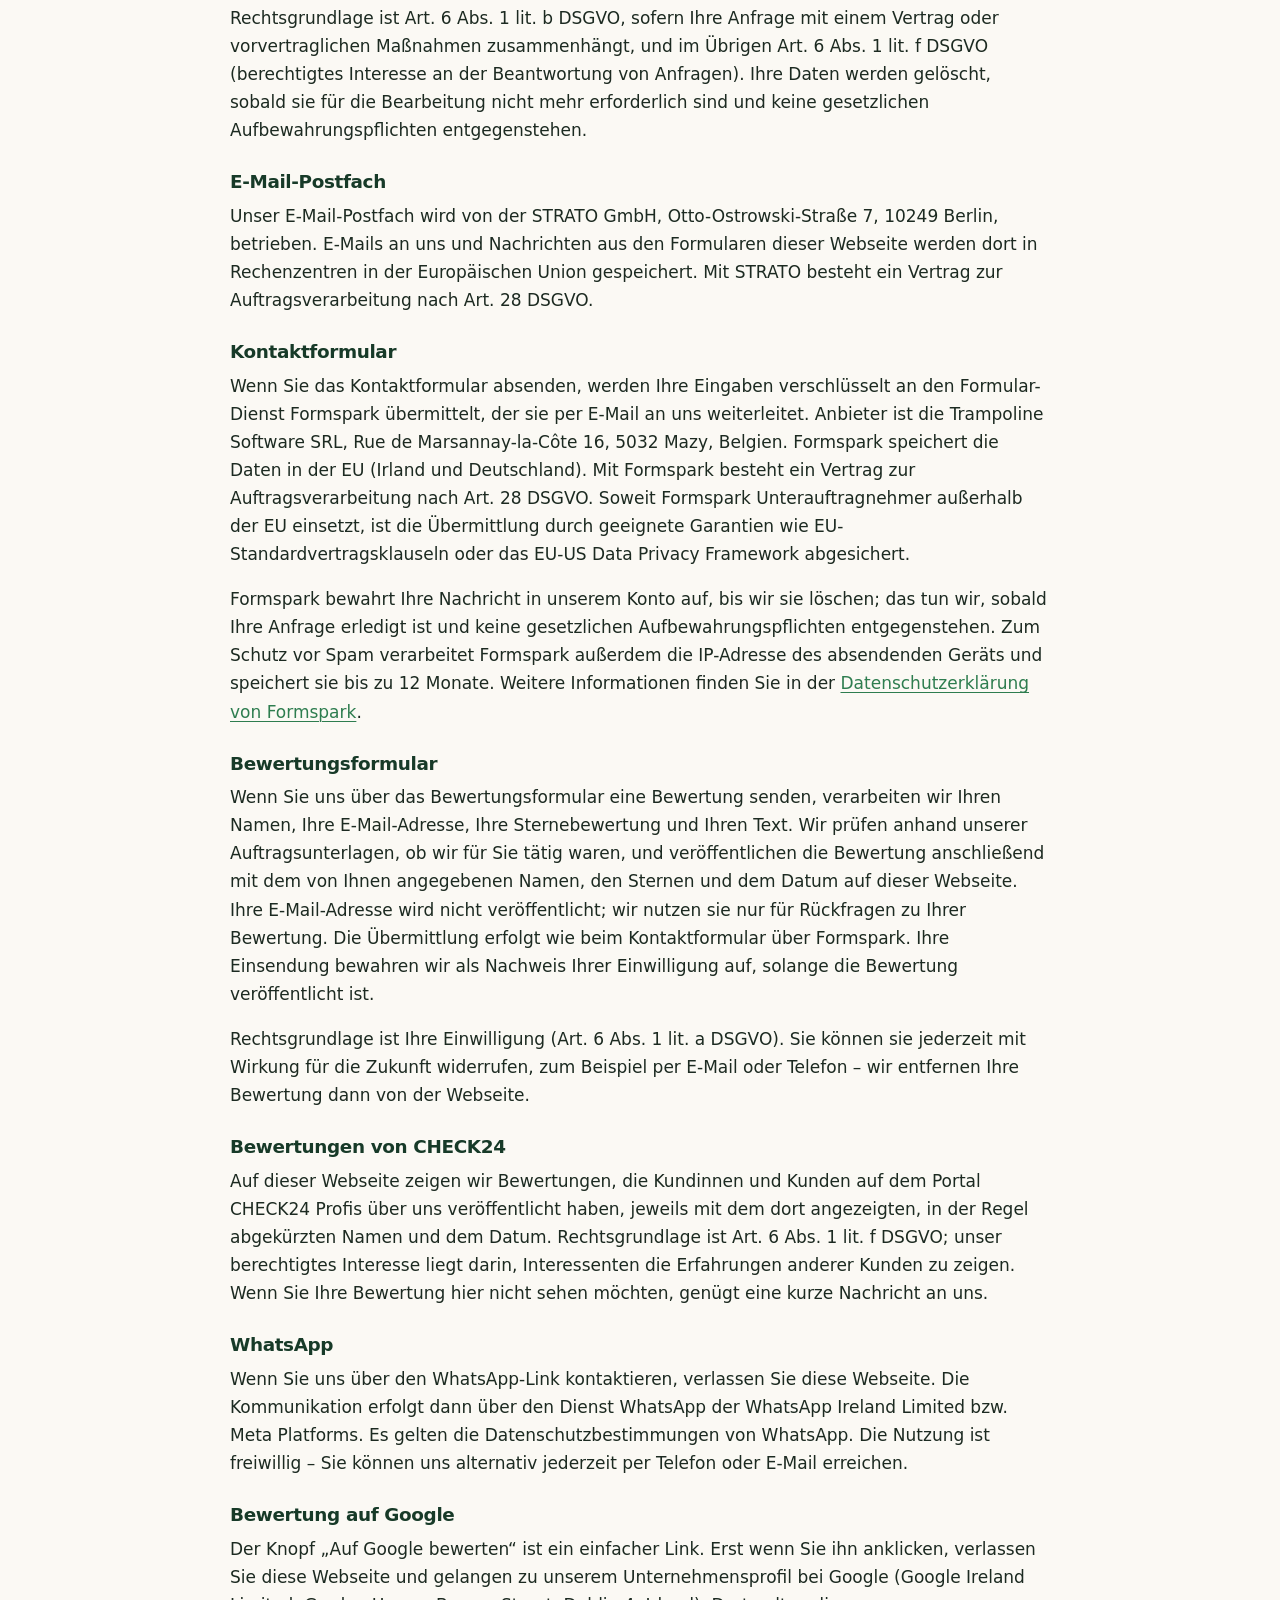
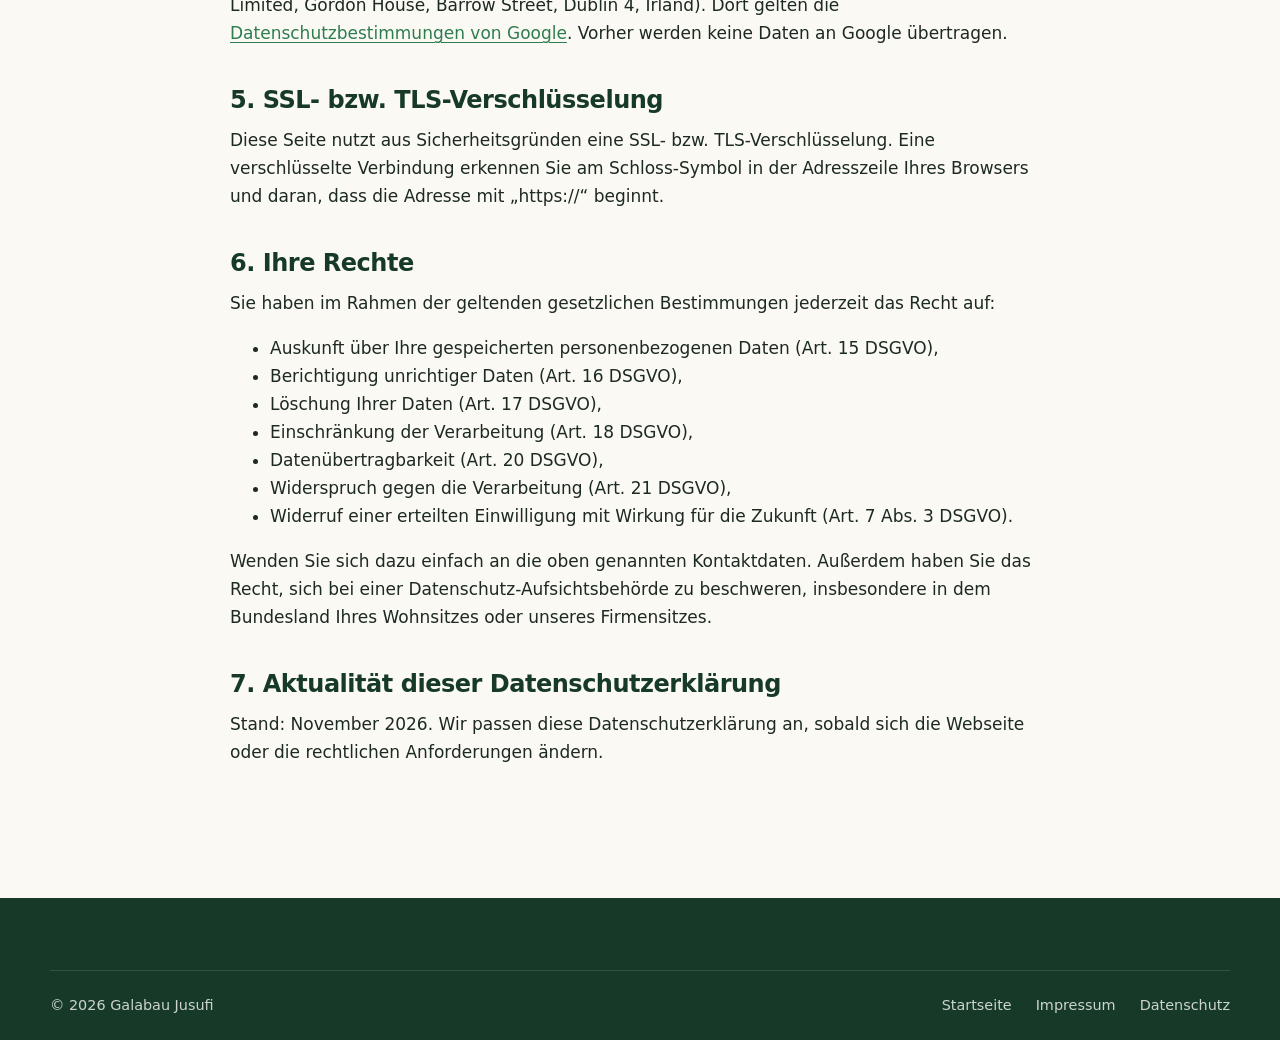
==== commit 554a0323: "Knopf „Auf Google bewerten“ mit dem Google-Unternehmensprofil verlinkt, Datenschutz ergänzt Co-Autho" ====
--- a/datenschutz.html
+++ b/datenschutz.html
@@ -86,6 +86,9 @@
         <h3>WhatsApp</h3>
         <p>Wenn Sie uns über den WhatsApp-Link kontaktieren, verlassen Sie diese Webseite. Die Kommunikation erfolgt dann über den Dienst WhatsApp der WhatsApp Ireland Limited bzw. Meta Platforms. Es gelten die Datenschutzbestimmungen von WhatsApp. Die Nutzung ist freiwillig – Sie können uns alternativ jederzeit per Telefon oder E-Mail erreichen.</p>
 
+        <h3>Bewertung auf Google</h3>
+        <p>Der Knopf „Auf Google bewerten“ ist ein einfacher Link. Erst wenn Sie ihn anklicken, verlassen Sie diese Webseite und gelangen zu unserem Unternehmensprofil bei Google (Google Ireland Limited, Gordon House, Barrow Street, Dublin 4, Irland). Dort gelten die <a href="https://policies.google.com/privacy?hl=de" target="_blank" rel="noopener">Datenschutzbestimmungen von Google</a>. Vorher werden keine Daten an Google übertragen.</p>
+
         <h2>5. SSL- bzw. TLS-Verschlüsselung</h2>
         <p>Diese Seite nutzt aus Sicherheitsgründen eine SSL- bzw. TLS-Verschlüsselung. Eine verschlüsselte Verbindung erkennen Sie am Schloss-Symbol in der Adresszeile Ihres Browsers und daran, dass die Adresse mit „https://“ beginnt.</p>
 
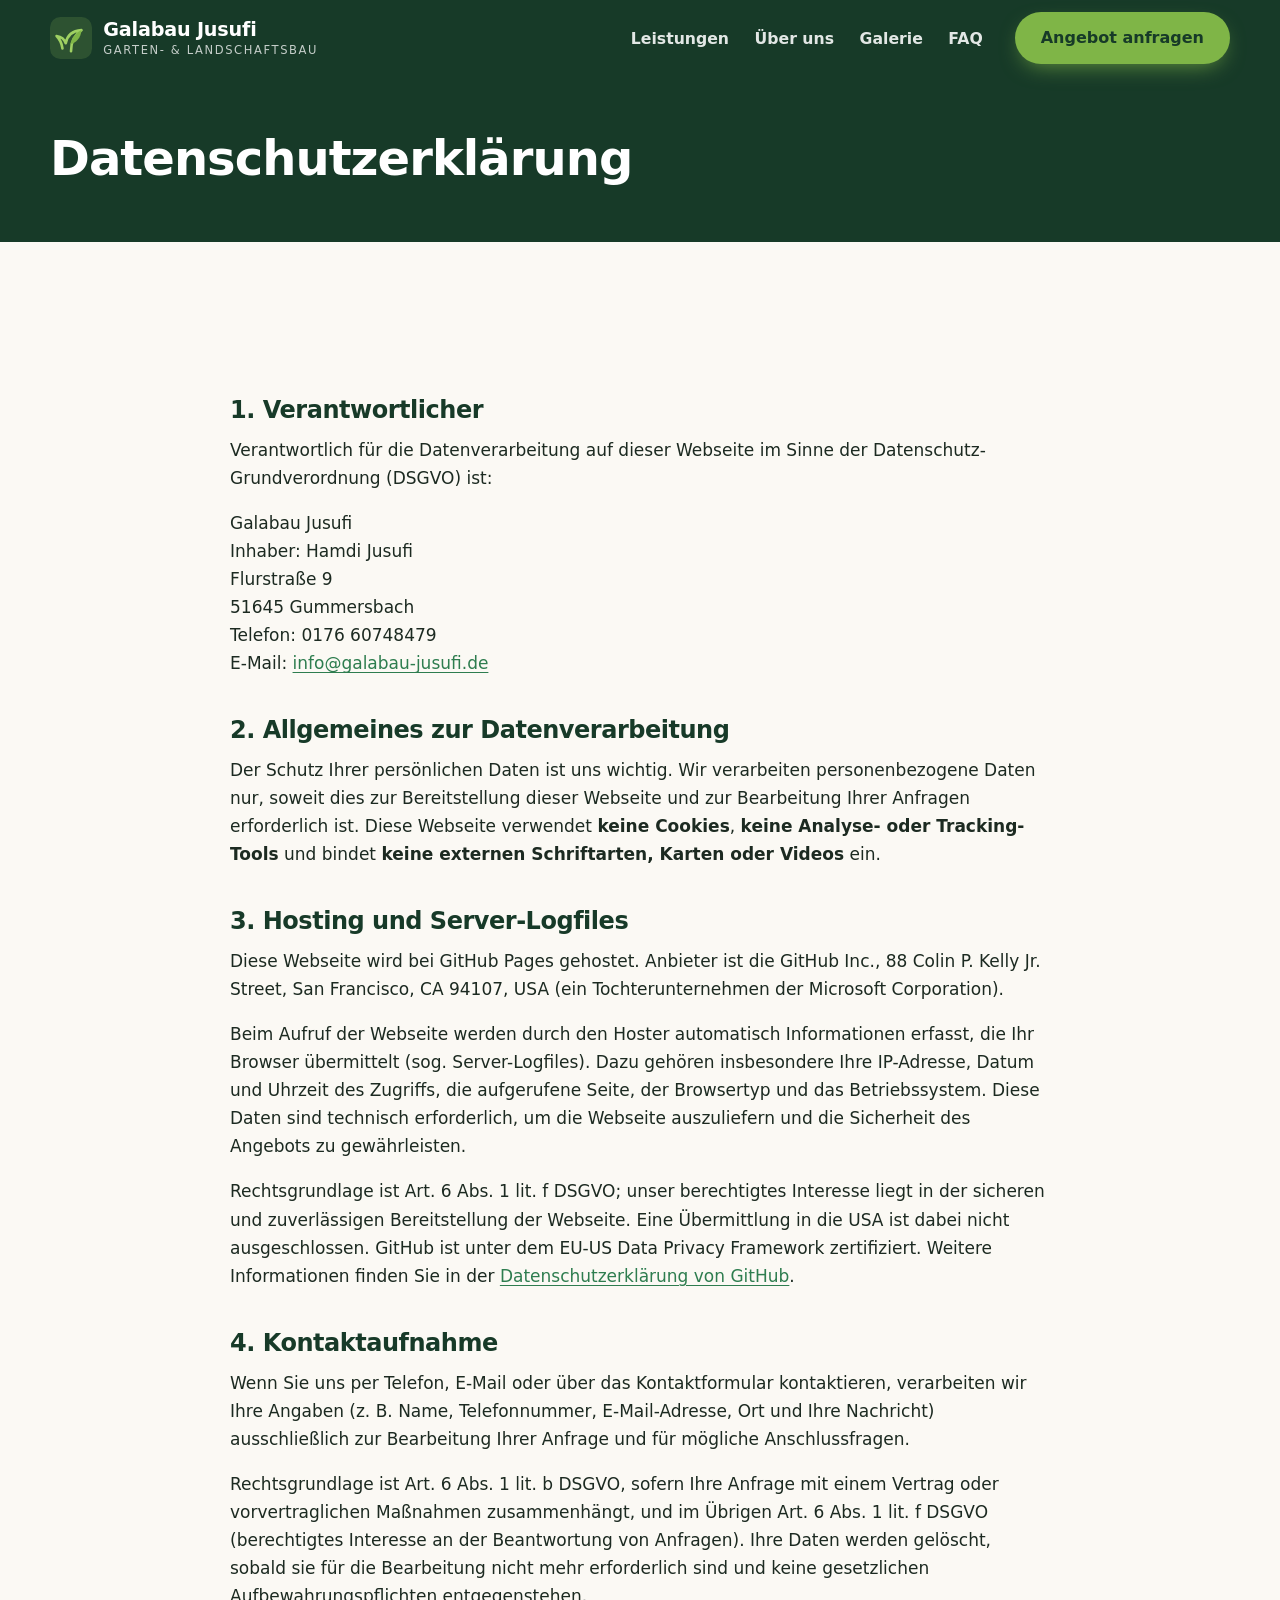
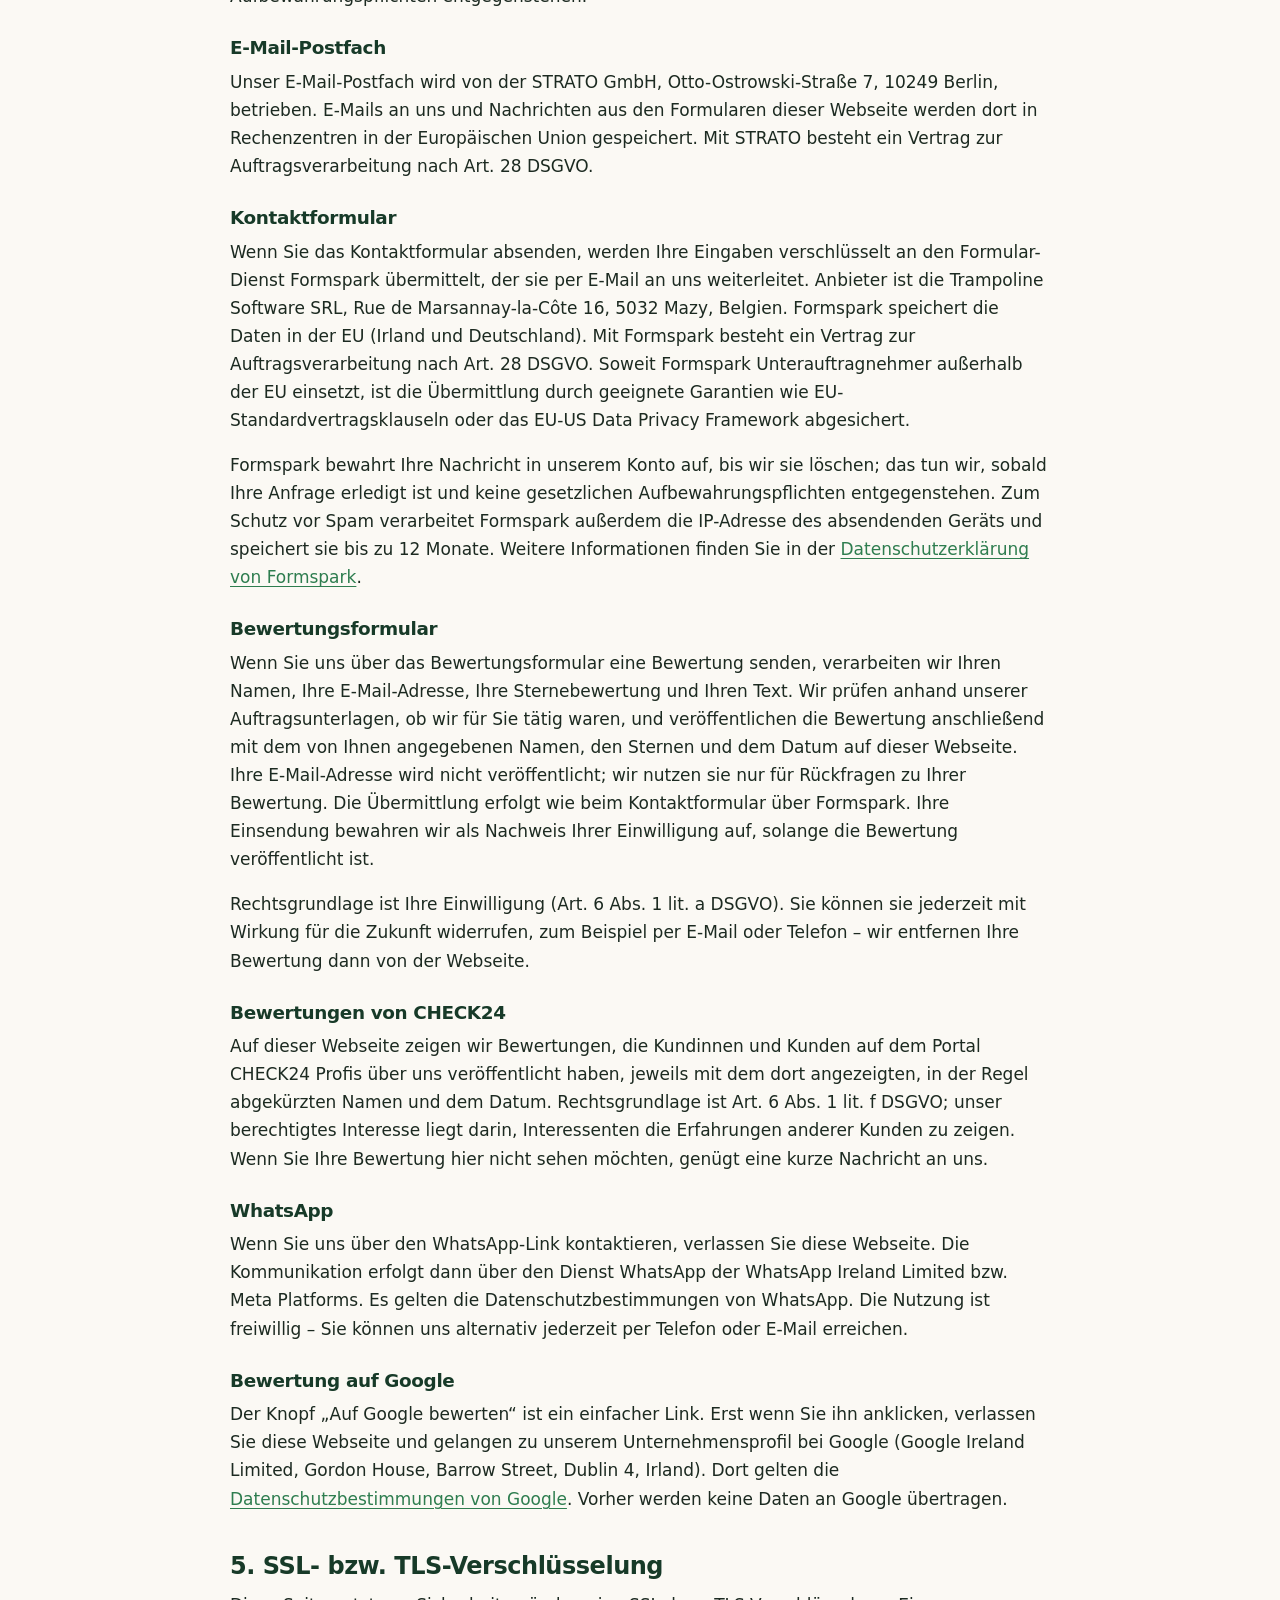
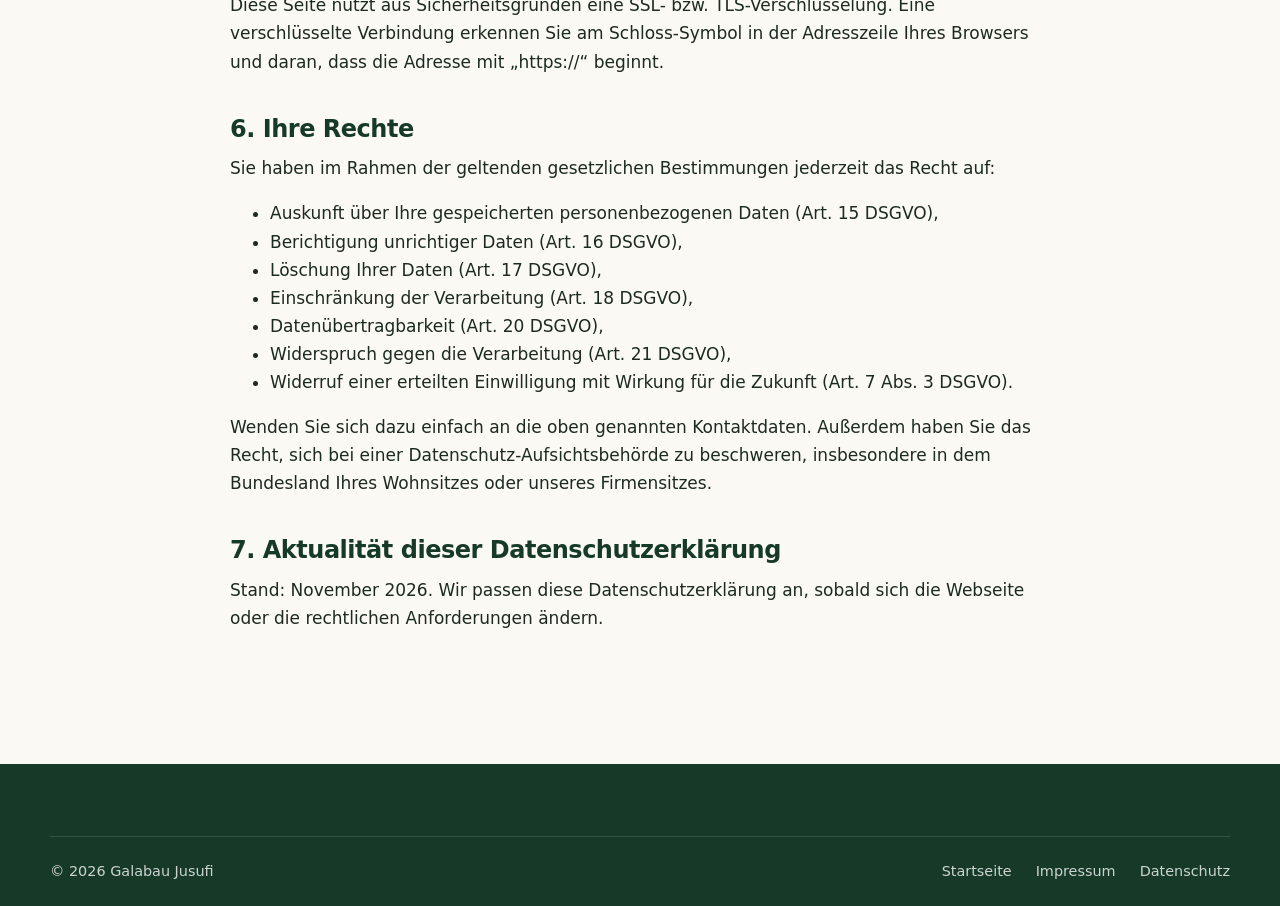
==== commit 8b294f2d: "Go-Live: noindex und Hinweis-Kästen entfernt Co-Authored-By: Claude Opus 5.5 <noreply@anthropic.com>" ====
--- a/datenschutz.html
+++ b/datenschutz.html
@@ -4,7 +4,6 @@
   <meta charset="utf-8">
   <meta name="viewport" content="width=device-width, initial-scale=1, viewport-fit=cover">
   <title>Datenschutzerklärung – Galabau Jusufi</title>
-  <meta name="robots" content="noindex, nofollow">
   <meta name="theme-color" content="#173a28">
   <link rel="icon" href="assets/icons/favicon.svg" type="image/svg+xml">
   <link rel="stylesheet" href="css/style.css">
@@ -44,7 +43,6 @@
 
     <section class="section">
       <div class="container legal">
-        <p class="notice"><strong>Hinweis (vor dem Go-Live entfernen):</strong> Diese Datenschutzerklärung ist auf diese Webseite zugeschnitten (statische Seite ohne Cookies und Tracking, Postfach bei STRATO, Formulare über Formspark, Verträge zur Auftragsverarbeitung mit beiden abgeschlossen). Bitte den Text vor dem Go-Live prüfen lassen, z.&nbsp;B. mit einem Datenschutz-Generator. Dies ist keine Rechtsberatung.</p>
 
         <h2>1. Verantwortlicher</h2>
         <p>Verantwortlich für die Datenverarbeitung auf dieser Webseite im Sinne der Datenschutz-Grundverordnung (DSGVO) ist:</p>
--- a/css/style.css
+++ b/css/style.css
@@ -478,10 +478,6 @@
 .legal h2 { font-size: 1.5rem; margin-top: 2.5rem; }
 .legal h3 { font-size: 1.15rem; margin-top: 1.75rem; }
 .legal address { font-style: normal; }
-.notice {
-  background: #fff6de; border: 1px solid #ecd49a; color: #6b5313; border-radius: var(--radius-sm);
-  padding: 1rem 1.25rem; font-size: .95rem; margin-bottom: 2rem;
-}
 .error-page { min-height: 70vh; display: grid; place-items: center; text-align: center; padding: calc(var(--header-h) + 3rem) 0 3rem; }
 .error-page .big { font: 800 clamp(5rem, 18vw, 10rem)/1 var(--font-display); color: var(--leaf); letter-spacing: -.04em; }
 
